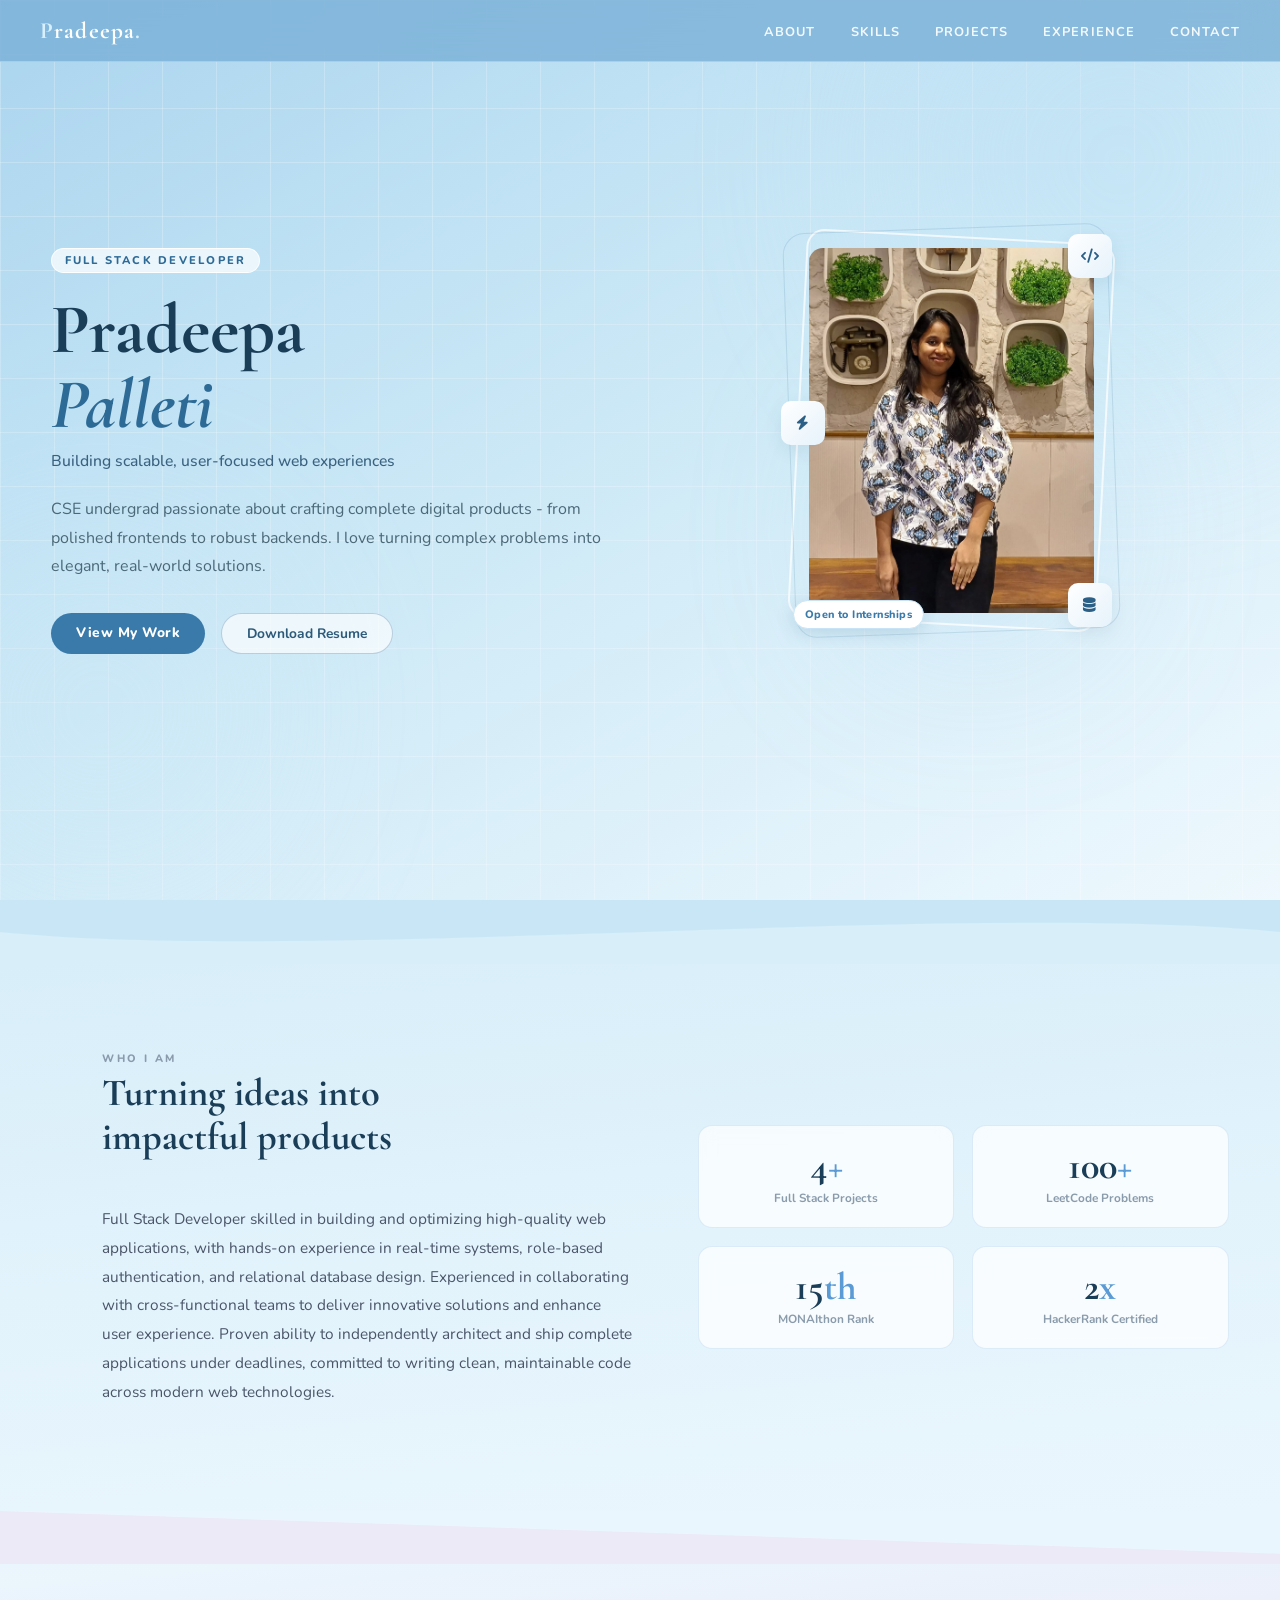
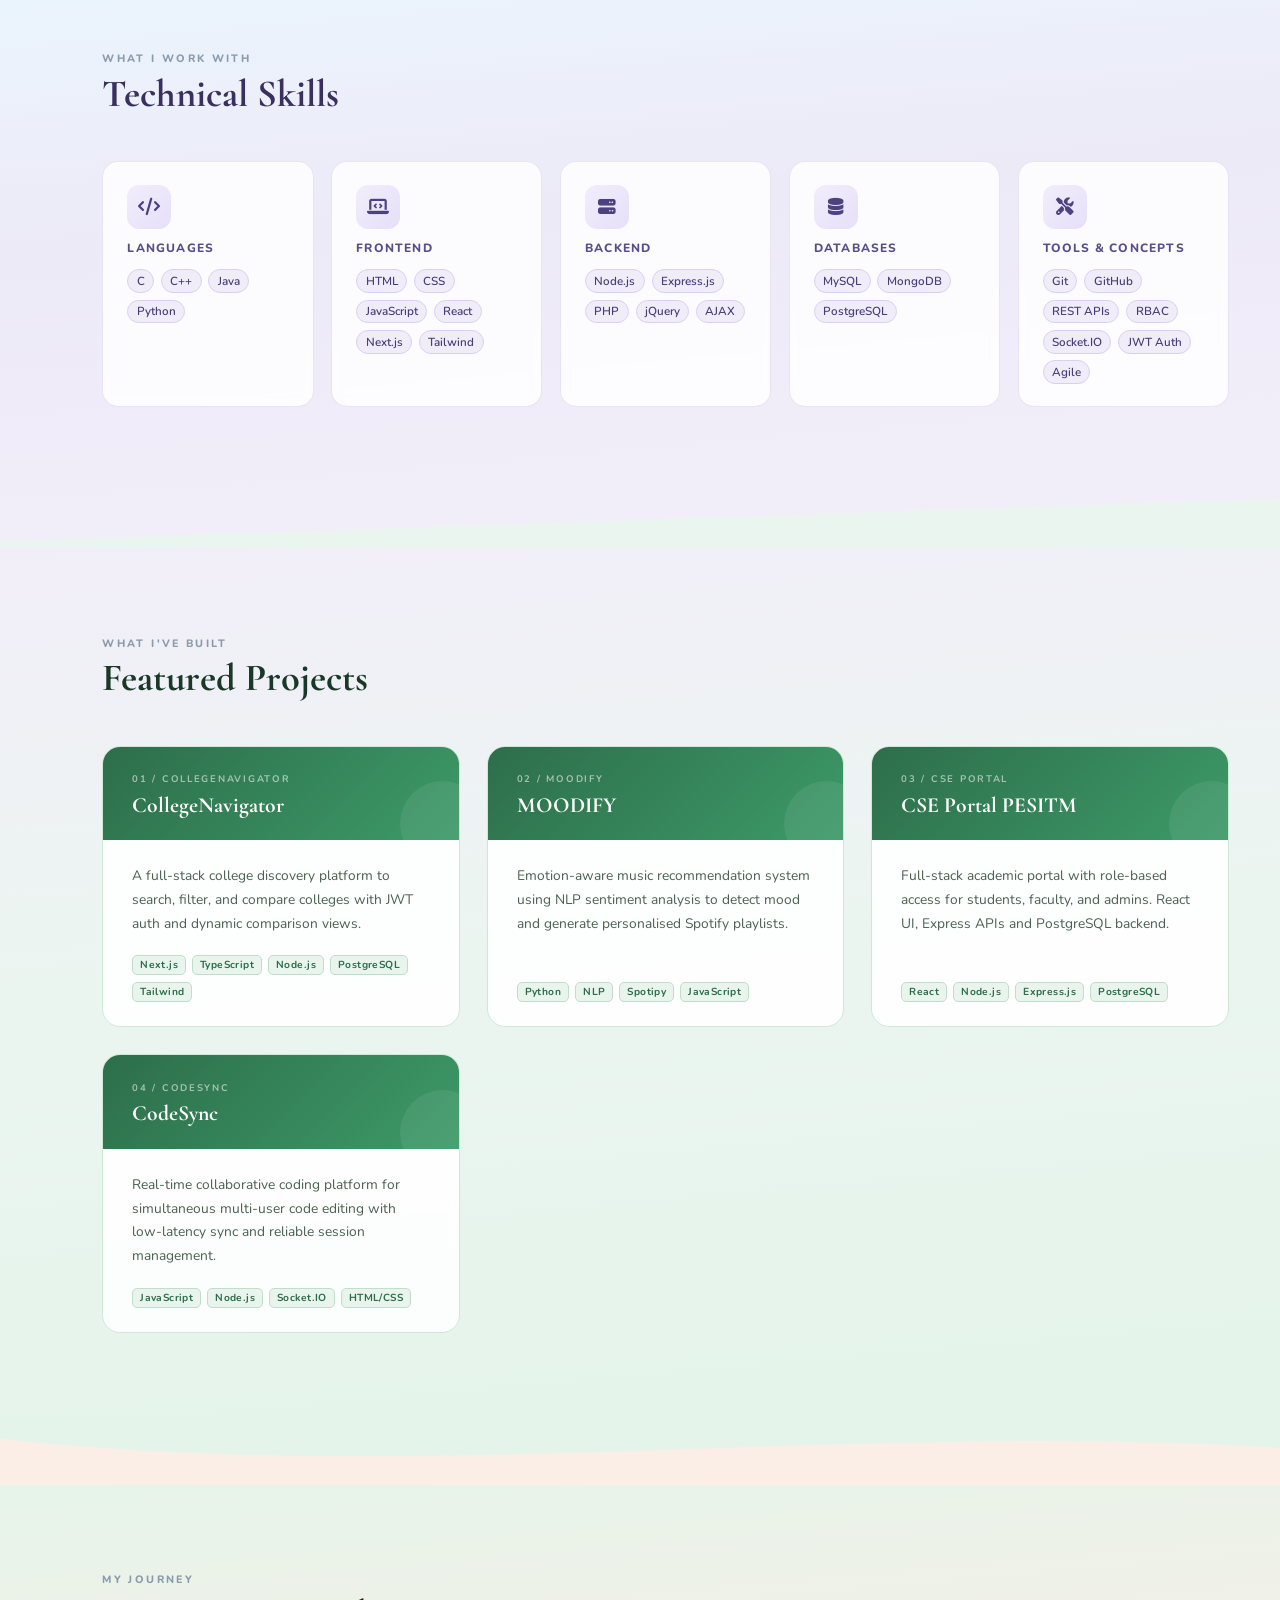
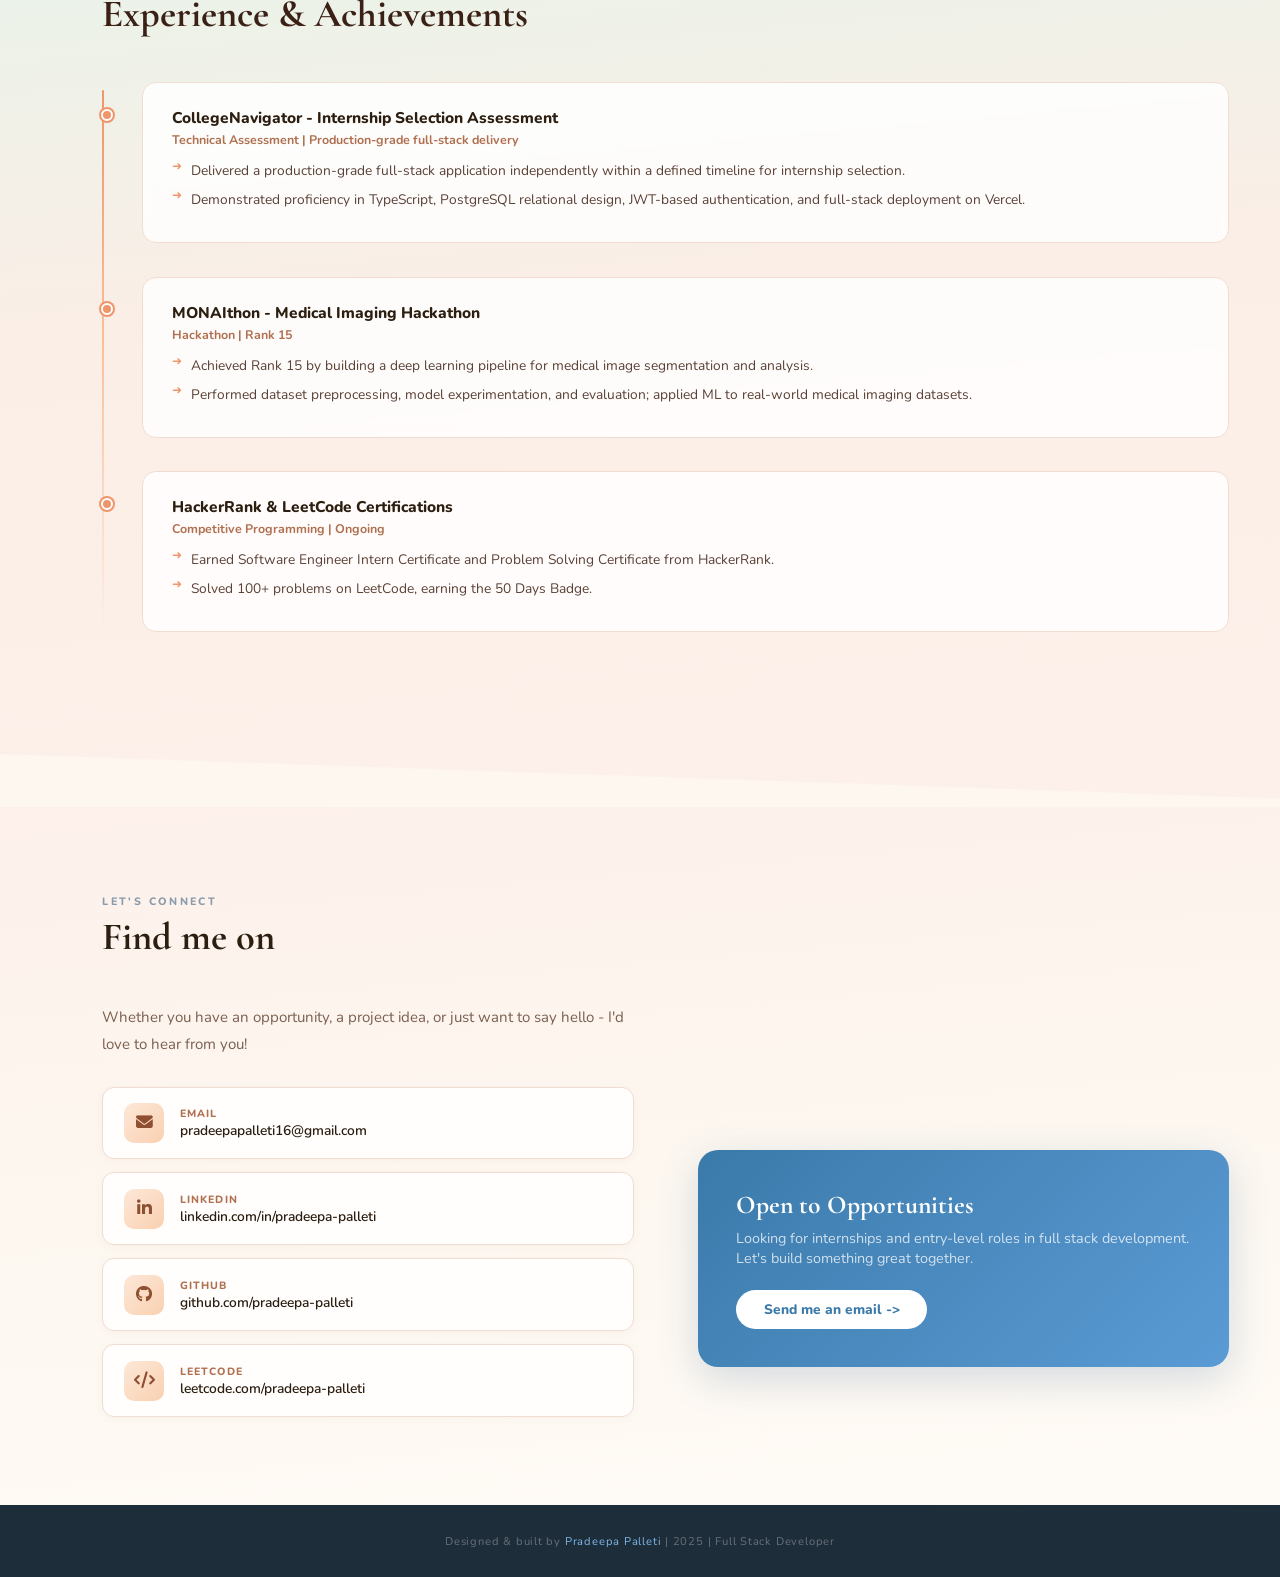
==== pradeepa-portfolio (1).html @ a6880706 "portfolio ui" ====
﻿<!DOCTYPE html>
<html lang="en">
<head>
<meta charset="UTF-8" />
<meta name="viewport" content="width=device-width, initial-scale=1.0"/>
<title>Pradeepa Palleti - Full Stack Developer</title>
<link href="https://fonts.googleapis.com/css2?family=Cormorant+Garamond:ital,wght@0,400;0,600;0,700;1,400;1,600&family=Nunito:wght@400;500;600;700;800&display=swap" rel="stylesheet"/>
<link rel="stylesheet" href="https://cdnjs.cloudflare.com/ajax/libs/font-awesome/6.5.2/css/all.min.css"/>
<link rel="stylesheet" href="style.css"/>
</head>
<body>

<!-- NAVBAR -->
<nav>
  <div class="nav-logo"><span>P</span>radeepa<span>.</span></div>
  <ul class="nav-links">
    <li><a href="#about">About</a></li>
    <li><a href="#skills">Skills</a></li>
    <li><a href="#projects">Projects</a></li>
    <li><a href="#experience">Experience</a></li>
    <li><a href="#contact">Contact</a></li>
  </ul>
</nav>

<!-- HERO -->
<section id="hero">
  <div class="hero-grid"></div>
  <div class="hero-blob blob1"></div>
  <div class="hero-blob blob2"></div>
  <div class="hero-blob blob3"></div>
  <div class="hero-content">
    <div class="hero-text">
      <div class="hero-tag">Full Stack Developer</div>
      <h1 class="hero-name">Pradeepa<br/><em>Palleti</em></h1>
      <p class="hero-role">Building scalable, user-focused web experiences</p>
      <p class="hero-desc">CSE undergrad passionate about crafting complete digital products - from polished frontends to robust backends. I love turning complex problems into elegant, real-world solutions.</p>
      <div class="hero-btns">
        <a href="#projects" class="btn-primary">View My Work</a>
        <a href="PALLETI PRADEEPA - CSE.pdf" class="btn-outline" id="download-resume" download="Pradeepa_Palleti_Resume.pdf">Download Resume</a>
      </div>
    </div>
    <div class="hero-photo-wrap">
      <div class="photo-frame">
        <img src="profile.jpeg" alt="Pradeepa Palleti profile photo"/>
        <!-- floating icons -->
        <span class="floating-icon icon-a"><i class="fa-solid fa-code"></i></span>
        <span class="floating-icon icon-b"><i class="fa-solid fa-database"></i></span>
        <span class="floating-icon icon-c"><i class="fa-solid fa-bolt"></i></span>
        <div class="photo-badge">Open to Internships</div>
      </div>
    </div>
  </div>
</section>

<!-- DIVIDER heroâ†’about: sky blue fades into powder blue -->
<div class="divider" style="background:#c8e6f6;">
  <svg viewBox="0 0 1440 72" preserveAspectRatio="none" xmlns="http://www.w3.org/2000/svg">
    <path d="M0,36 C360,72 1080,0 1440,36 L1440,72 L0,72 Z" fill="#d8eef9"/>
  </svg>
</div>

<!-- ABOUT -->
<section id="about">
  <div class="section-inner">
    <div class="about-grid reveal">
      <div class="about-text">
        <div class="section-label">Who I Am</div>
        <h2 class="section-title">Turning ideas into<br/>impactful products</h2>
        <p>Full Stack Developer skilled in building and optimizing high-quality web applications, with hands-on experience in real-time systems, role-based authentication, and relational database design. Experienced in collaborating with cross-functional teams to deliver innovative solutions and enhance user experience. Proven ability to independently architect and ship complete applications under deadlines, committed to writing clean, maintainable code across modern web technologies.</p>
      </div>
      <div class="about-stats">
        <div class="stat-card">
          <div class="stat-num">4<span>+</span></div>
          <div class="stat-label">Full Stack Projects</div>
        </div>
        <div class="stat-card">
          <div class="stat-num">100<span>+</span></div>
          <div class="stat-label">LeetCode Problems</div>
        </div>
        <div class="stat-card">
          <div class="stat-num">15<span>th</span></div>
          <div class="stat-label">MONAIthon Rank</div>
        </div>
        <div class="stat-card">
          <div class="stat-num">2<span>x</span></div>
          <div class="stat-label">HackerRank Certified</div>
        </div>
      </div>
    </div>
  </div>
</section>

<!-- DIVIDER aboutâ†’skills: powder blue fades into lavender -->
<div class="divider" style="background:#eaf6fd;">
  <svg viewBox="0 0 1440 60" preserveAspectRatio="none" xmlns="http://www.w3.org/2000/svg">
    <path d="M0,0 L1440,48 L1440,60 L0,60 Z" fill="#edeaf8"/>
  </svg>
</div>

<!-- SKILLS -->
<section id="skills">
  <div class="section-inner">
    <div class="section-label reveal">What I Work With</div>
    <h2 class="section-title reveal">Technical Skills</h2>
    <div class="skills-universe">
      <div class="skill-cluster reveal">
        <div class="cluster-icon"><i class="fa-solid fa-code"></i></div>
        <div class="cluster-title">Languages</div>
        <div class="skill-pills">
          <span class="pill">C</span><span class="pill">C++</span><span class="pill">Java</span><span class="pill">Python</span>
        </div>
      </div>
      <div class="skill-cluster reveal">
        <div class="cluster-icon"><i class="fa-solid fa-laptop-code"></i></div>
        <div class="cluster-title">Frontend</div>
        <div class="skill-pills">
          <span class="pill">HTML</span><span class="pill">CSS</span><span class="pill">JavaScript</span><span class="pill">React</span><span class="pill">Next.js</span><span class="pill">Tailwind</span>
        </div>
      </div>
      <div class="skill-cluster reveal">
        <div class="cluster-icon"><i class="fa-solid fa-server"></i></div>
        <div class="cluster-title">Backend</div>
        <div class="skill-pills">
          <span class="pill">Node.js</span><span class="pill">Express.js</span><span class="pill">PHP</span><span class="pill">jQuery</span><span class="pill">AJAX</span>
        </div>
      </div>
      <div class="skill-cluster reveal">
        <div class="cluster-icon"><i class="fa-solid fa-database"></i></div>
        <div class="cluster-title">Databases</div>
        <div class="skill-pills">
          <span class="pill">MySQL</span><span class="pill">MongoDB</span><span class="pill">PostgreSQL</span>
        </div>
      </div>
      <div class="skill-cluster reveal">
        <div class="cluster-icon"><i class="fa-solid fa-screwdriver-wrench"></i></div>
        <div class="cluster-title">Tools & Concepts</div>
        <div class="skill-pills">
          <span class="pill">Git</span><span class="pill">GitHub</span><span class="pill">REST APIs</span><span class="pill">RBAC</span><span class="pill">Socket.IO</span><span class="pill">JWT Auth</span><span class="pill">Agile</span>
        </div>
      </div>
    </div>
  </div>
</section>

<!-- DIVIDER skillsâ†’projects: lavender fades into mint green -->
<div class="divider" style="background:#f2eef9;">
  <svg viewBox="0 0 1440 60" preserveAspectRatio="none" xmlns="http://www.w3.org/2000/svg">
    <path d="M0,52 L1440,4 L1440,60 L0,60 Z" fill="#ebf5f0"/>
  </svg>
</div>

<!-- PROJECTS -->
<section id="projects">
  <div class="section-inner">
    <div class="section-label reveal">What I've Built</div>
    <h2 class="section-title reveal">Featured Projects</h2>
    <div class="projects-grid">

      <div class="project-card reveal">
        <div class="project-header">
          <div class="project-number">01 / CollegeNavigator</div>
          <div class="project-title">CollegeNavigator</div>
        </div>
        <div class="project-body">
          <p class="project-desc">A full-stack college discovery platform to search, filter, and compare colleges with JWT auth and dynamic comparison views.</p>
          <div class="project-tech">
            <span class="tech-tag">Next.js</span><span class="tech-tag">TypeScript</span><span class="tech-tag">Node.js</span><span class="tech-tag">PostgreSQL</span><span class="tech-tag">Tailwind</span>
          </div>
        </div>
      </div>

      <div class="project-card reveal">
        <div class="project-header">
          <div class="project-number">02 / MOODIFY</div>
          <div class="project-title">MOODIFY</div>
        </div>
        <div class="project-body">
          <p class="project-desc">Emotion-aware music recommendation system using NLP sentiment analysis to detect mood and generate personalised Spotify playlists.</p>
          <div class="project-tech">
            <span class="tech-tag">Python</span><span class="tech-tag">NLP</span><span class="tech-tag">Spotipy</span><span class="tech-tag">JavaScript</span>
          </div>
        </div>
      </div>

      <div class="project-card reveal">
        <div class="project-header">
          <div class="project-number">03 / CSE Portal</div>
          <div class="project-title">CSE Portal PESITM</div>
        </div>
        <div class="project-body">
          <p class="project-desc">Full-stack academic portal with role-based access for students, faculty, and admins. React UI, Express APIs and PostgreSQL backend.</p>
          <div class="project-tech">
            <span class="tech-tag">React</span><span class="tech-tag">Node.js</span><span class="tech-tag">Express.js</span><span class="tech-tag">PostgreSQL</span>
          </div>
        </div>
      </div>

      <div class="project-card reveal">
        <div class="project-header">
          <div class="project-number">04 / CodeSync</div>
          <div class="project-title">CodeSync</div>
        </div>
        <div class="project-body">
          <p class="project-desc">Real-time collaborative coding platform for simultaneous multi-user code editing with low-latency sync and reliable session management.</p>
          <div class="project-tech">
            <span class="tech-tag">JavaScript</span><span class="tech-tag">Node.js</span><span class="tech-tag">Socket.IO</span><span class="tech-tag">HTML/CSS</span>
          </div>
        </div>
      </div>

    </div>
  </div>
</section>

<!-- DIVIDER projectsâ†’experience: mint fades into warm peach -->
<div class="divider" style="background:#e4f4ea;">
  <svg viewBox="0 0 1440 72" preserveAspectRatio="none" xmlns="http://www.w3.org/2000/svg">
    <path d="M0,20 C480,72 960,0 1440,30 L1440,72 L0,72 Z" fill="#faeee6"/>
  </svg>
</div>

<!-- EXPERIENCE -->
<section id="experience">
  <div class="section-inner">
    <div class="section-label reveal">My Journey</div>
    <h2 class="section-title reveal">Experience & Achievements</h2>
    <div class="exp-timeline">
      <div class="exp-item reveal">
        <div class="exp-title">CollegeNavigator - Internship Selection Assessment</div>
        <div class="exp-sub">Technical Assessment | Production-grade full-stack delivery</div>
        <ul class="exp-points">
          <li>Delivered a production-grade full-stack application independently within a defined timeline for internship selection.</li>
          <li>Demonstrated proficiency in TypeScript, PostgreSQL relational design, JWT-based authentication, and full-stack deployment on Vercel.</li>
        </ul>
      </div>
      <div class="exp-item reveal">
        <div class="exp-title">MONAIthon - Medical Imaging Hackathon</div>
        <div class="exp-sub">Hackathon | Rank 15</div>
        <ul class="exp-points">
          <li>Achieved Rank 15 by building a deep learning pipeline for medical image segmentation and analysis.</li>
          <li>Performed dataset preprocessing, model experimentation, and evaluation; applied ML to real-world medical imaging datasets.</li>
        </ul>
      </div>
      <div class="exp-item reveal">
        <div class="exp-title">HackerRank & LeetCode Certifications</div>
        <div class="exp-sub">Competitive Programming | Ongoing</div>
        <ul class="exp-points">
          <li>Earned Software Engineer Intern Certificate and Problem Solving Certificate from HackerRank.</li>
          <li>Solved 100+ problems on LeetCode, earning the 50 Days Badge.</li>
        </ul>
      </div>
    </div>
  </div>
</section>

<!-- DIVIDER experienceâ†’contact: peach fades into cream -->
<div class="divider" style="background:#fdf0ea;">
  <svg viewBox="0 0 1440 60" preserveAspectRatio="none" xmlns="http://www.w3.org/2000/svg">
    <path d="M0,0 L1440,50 L1440,60 L0,60 Z" fill="#fdf7f0"/>
  </svg>
</div>

<!-- CONTACT -->
<section id="contact">
  <div class="section-inner">
    <div class="contact-wrap">
      <div class="contact-left reveal">
        <div class="section-label">Let's Connect</div>
        <h2 class="section-title">Find me on</h2>
        <p>Whether you have an opportunity, a project idea, or just want to say hello - I'd love to hear from you!</p>
        <div class="contact-links">
          <a href="mailto:pradeepapalleti16@gmail.com" class="contact-link">
            <div class="link-icon"><i class="fa-solid fa-envelope"></i></div>
            <div class="link-info">
              <div class="link-label">Email</div>
              <div class="link-value">pradeepapalleti16@gmail.com</div>
            </div>
          </a>
          <a href="https://linkedin.com/in/pradeepa-palleti" target="_blank" class="contact-link">
            <div class="link-icon"><i class="fa-brands fa-linkedin-in"></i></div>
            <div class="link-info">
              <div class="link-label">LinkedIn</div>
              <div class="link-value">linkedin.com/in/pradeepa-palleti</div>
            </div>
          </a>
          <a href="https://github.com/pradeepa-palleti" target="_blank" class="contact-link">
            <div class="link-icon"><i class="fa-brands fa-github"></i></div>
            <div class="link-info">
              <div class="link-label">GitHub</div>
              <div class="link-value">github.com/pradeepa-palleti</div>
            </div>
          </a>
          <a href="https://leetcode.com/pradeepa-palleti" target="_blank" class="contact-link">
            <div class="link-icon"><i class="fa-solid fa-code"></i></div>
            <div class="link-info">
              <div class="link-label">LeetCode</div>
              <div class="link-value">leetcode.com/pradeepa-palleti</div>
            </div>
          </a>
          <!-- phone removed per request -->
        </div>
      </div>
      <div class="contact-right reveal">
        <h3>Open to Opportunities</h3>
        <p>Looking for internships and entry-level roles in full stack development. Let's build something great together.</p>
        <a href="mailto:pradeepapalleti16@gmail.com">Send me an email -></a>
      </div>
    </div>
  </div>
</section>

<footer>
  <p>Designed & built by <span>Pradeepa Palleti</span> | 2025 | Full Stack Developer</p>
</footer>

<script src="script.js"></script>
</body>
</html>
---- style.css ----
﻿:root {
    --accent: #5b9bd5;
    --text-dark: #2c3a4a;
    --text-mid: #4a5568;
    --text-light: #8a9bac;
  }

  *, *::before, *::after { box-sizing: border-box; margin: 0; padding: 0; }
  html { scroll-behavior: smooth; }

  body {
    font-family: 'Nunito', sans-serif;
    color: var(--text-dark);
    overflow-x: hidden;
    font-size: 16px;
    -webkit-font-smoothing: antialiased;
    -moz-osx-font-smoothing: grayscale;
  }

  /* â”€â”€ NAVBAR â”€â”€ */
  nav {
    position: fixed;
    top: 0; left: 0; right: 0;
    z-index: 100;
    background: rgba(120,175,215,0.78);
    backdrop-filter: blur(16px);
    -webkit-backdrop-filter: blur(16px);
    border-bottom: 1px solid rgba(255,255,255,0.3);
    padding: 0 2.5rem;
    height: 62px;
    display: flex;
    align-items: center;
    justify-content: space-between;
  }
  .nav-logo {
    font-family: 'Cormorant Garamond', serif;
    font-size: 1.45rem;
    font-weight: 700;
    color: #fff;
    letter-spacing: 0.05em;
  }
  .nav-logo span { color: #d8f0ff; }
  .nav-links { display: flex; gap: 2.2rem; list-style: none; }
  .nav-links a {
    color: rgba(255,255,255,0.9);
    text-decoration: none;
    font-size: 0.8rem;
    font-weight: 700;
    letter-spacing: 0.08em;
    text-transform: uppercase;
    transition: color 0.2s;
    position: relative;
  }
  .nav-links a::after {
    content: '';
    position: absolute;
    bottom: -4px; left: 0;
    width: 0; height: 1.5px;
    background: #fff;
    transition: width 0.3s;
  }
  .nav-links a:hover { color: #fff; }
  .nav-links a:hover::after { width: 100%; }

  /* â”€â”€ HERO â€” light airy sky blue â”€â”€ */
  #hero {
    min-height: 100vh;
    background: linear-gradient(150deg, #aad4ee 0%, #c0e2f4 30%, #d5edf8 60%, #e5f4fc 85%, #eef8fd 100%);
    display: flex;
    align-items: center;
    justify-content: center;
    position: relative;
    overflow: hidden;
    padding: 62px 0 60px;
  }
  .hero-blob {
    position: absolute;
    border-radius: 50%;
    filter: blur(100px);
    opacity: 0.38;
    animation: float 9s ease-in-out infinite;
  }
  .blob1 { width: 460px; height: 460px; background: #b8dff5; top: -70px; right: -70px; animation-delay: 0s; }
  .blob2 { width: 300px; height: 300px; background: #cde9f8; bottom: 40px; left: -50px; animation-delay: 3.5s; }
  .blob3 { width: 200px; height: 200px; background: #9ecde8; top: 48%; right: 16%; animation-delay: 6s; }
  @keyframes float {
    0%,100% { transform: translateY(0) scale(1); }
    50% { transform: translateY(-26px) scale(1.04); }
  }
  .hero-grid {
    position: absolute; inset: 0;
    background-image:
      linear-gradient(rgba(255,255,255,0.22) 1px, transparent 1px),
      linear-gradient(90deg, rgba(255,255,255,0.22) 1px, transparent 1px);
    background-size: 54px 54px;
  }
  .hero-content {
    position: relative; z-index: 2;
    display: grid;
    grid-template-columns: 1fr 420px;
    gap: 3rem;
    align-items: start;
    justify-items: start;
    max-width: 1400px;
    width: 100%;
    padding: 2rem clamp(1.2rem, 4vw, 4rem);
  }
  .hero-text { text-align: left; }
  .hero-tag {
    display: inline-block;
    font-size: 0.7rem;
    color: #2d6a96;
    letter-spacing: 0.2em;
    text-transform: uppercase;
    background: rgba(255,255,255,0.7);
    border: 1px solid rgba(255,255,255,0.9);
    padding: 0.32em 1.1em;
    border-radius: 30px;
    margin-bottom: 1.2rem;
    font-weight: 800;
    animation: fadeUp 0.8s ease both;
    backdrop-filter: blur(6px);
  }
  .hero-name {
    font-family: 'Cormorant Garamond', serif;
    font-size: clamp(2.9rem, 5.5vw, 4.4rem);
    font-weight: 700;
    color: #1a3d58;
    line-height: 1.07;
    margin-bottom: 0.5rem;
    animation: fadeUp 0.8s 0.15s ease both;
  }
  .hero-name em { font-style: italic; color: #2d6a96; }
  .hero-role {
    font-size: 0.98rem;
    color: #3a6280;
    margin-bottom: 1.4rem;
    font-weight: 500;
    animation: fadeUp 0.8s 0.3s ease both;
  }
  .hero-desc {
    font-size: 1rem;
    color: #4a6878;
    line-height: 1.8;
    max-width: 560px;
    margin-bottom: 2rem;
    animation: fadeUp 0.8s 0.45s ease both;
  }
  .hero-btns {
    display: flex; gap: 1rem; flex-wrap: wrap;
    animation: fadeUp 0.8s 0.6s ease both;
  }
  .btn-primary {
    background: #3a7aaa;
    color: #fff;
    padding: 0.72em 1.8em;
    border-radius: 30px;
    text-decoration: none;
    font-weight: 800;
    font-size: 0.86rem;
    letter-spacing: 0.04em;
    transition: all 0.25s;
  }
  .btn-primary:hover { background: #2d6290; transform: translateY(-2px); box-shadow: 0 8px 22px rgba(45,98,144,0.28); }
  .btn-outline {
    background: rgba(255,255,255,0.65);
    color: #2d5a7a;
    padding: 0.72em 1.8em;
    border-radius: 30px;
    text-decoration: none;
    font-weight: 700;
    font-size: 0.86rem;
    border: 1.5px solid rgba(45,98,144,0.28);
    transition: all 0.25s;
    backdrop-filter: blur(4px);
  }
  .btn-outline:hover { background: rgba(255,255,255,0.92); }

  .hero-photo-wrap {
    display: flex; justify-content: center; align-items: center;
    animation: fadeUp 0.8s 0.2s ease both;
  }
  .photo-frame { position: relative; width: 285px; height: 365px; }
  .photo-frame::before {
    content: '';
    position: absolute; inset: -12px;
    border: 2px solid rgba(255,255,255,0.72);
    border-radius: 18px;
    transform: rotate(3deg);
  }
  .photo-frame::after {
    content: '';
    position: absolute; inset: -20px;
    border: 1px solid rgba(45,106,150,0.15);
    border-radius: 22px;
    transform: rotate(-2deg);
  }
  .photo-frame img {
    width: 100%; height: 100%;
    object-fit: cover; object-position: center top;
    border-radius: 14px; display: block;
    position: relative; z-index: 1;
  }
  .floating-icon {
    position: absolute;
    width: 44px; height: 44px; border-radius: 10px;
    display: flex; align-items: center; justify-content: center;
    background: linear-gradient(135deg, #ffffff, #e6f2fb);
    color: #2b5f86; z-index: 4; box-shadow: 0 6px 18px rgba(20,60,90,0.08);
    transition: transform 0.18s ease;
  }
  .floating-icon i { font-size: 0.9rem; }
  .icon-a { top: -14px; right: -18px; animation: floatA 6s ease-in-out infinite; }
  .icon-b { bottom: -14px; right: -18px; animation: floatB 5.5s ease-in-out infinite; }
  .icon-c { top: 42%; left: -28px; animation: floatC 7s ease-in-out infinite; }
  @keyframes floatA { 0%{ transform: translateY(0);} 50%{ transform: translateY(-12px);} 100%{ transform: translateY(0);} }
  @keyframes floatB { 0%{ transform: translateY(0) rotate(0);} 50%{ transform: translateY(-10px) rotate(8deg);} 100%{ transform: translateY(0) rotate(0);} }
  @keyframes floatC { 0%{ transform: translateY(0) scale(1);} 50%{ transform: translateY(-14px) scale(1.05);} 100%{ transform: translateY(0) scale(1);} }
  .photo-frame:hover .floating-icon { transform: translateY(-6px) scale(1.03); }
  .photo-badge {
    position: absolute; bottom: -16px; left: -16px; z-index: 6;
    background: #fff;
    color: #3a7aaa;
    font-size: 0.68rem; font-weight: 800;
    padding: 0.55em 1em;
    border-radius: 30px;
    letter-spacing: 0.04em;
    box-shadow: 0 4px 18px rgba(45,98,144,0.18);
    border: 1.5px solid #c8e3f5;
  }
  @keyframes fadeUp {
    from { opacity: 0; transform: translateY(24px); }
    to { opacity: 1; transform: translateY(0); }
  }

  /* â”€â”€ DIVIDERS â”€â”€ */
  .divider { display: block; line-height: 0; overflow: hidden; margin-bottom: -1px; }
  .divider svg { display: block; width: 100%; }

  /* â”€â”€ SECTION BASE â”€â”€ */
  section { padding: 88px clamp(1.2rem, 4vw, 4rem); }
    .section-inner { width: 100%; max-width: 1400px; margin: 0; padding-left: clamp(1.2rem, 4vw, 4rem); }
  .section-label {
    font-size: 0.67rem; letter-spacing: 0.22em;
    text-transform: uppercase; color: var(--text-light);
    margin-bottom: 0.4rem; font-weight: 800;
  }
  .section-title {
    font-family: 'Cormorant Garamond', serif;
    font-size: clamp(1.95rem, 3vw, 2.7rem);
    font-weight: 700; line-height: 1.14;
    margin-bottom: 2.8rem;
  }

  /* â”€â”€ ABOUT â€” soft powder blue #ddf0fb â”€â”€ */
  #about { background: linear-gradient(175deg, #d8eef9 0%, #e2f3fc 50%, #eaf6fd 100%); }
  #about .section-title { color: #1a3d58; }
  .about-grid {
    display: grid; grid-template-columns: 1fr 1fr;
    gap: 4rem; align-items: center;
  }
  .about-text p { font-size: 0.96rem; line-height: 1.88; color: var(--text-mid); margin-bottom: 1rem; }
  .about-stats { display: grid; grid-template-columns: 1fr 1fr; gap: 1.1rem; }
  .stat-card {
    background: rgba(255,255,255,0.72);
    border: 1px solid rgba(91,155,213,0.18);
    border-radius: 14px; padding: 1.3rem;
    text-align: center; backdrop-filter: blur(8px);
    transition: transform 0.25s, box-shadow 0.25s;
  }
  .stat-card:hover { transform: translateY(-4px); box-shadow: 0 8px 28px rgba(45,98,144,0.1); }
  .stat-num {
    font-family: 'Cormorant Garamond', serif;
    font-size: 2.4rem; font-weight: 700; color: #1a3d58; line-height: 1;
  }
  .stat-num span { color: #5b9bd5; }
  .stat-label { font-size: 0.74rem; color: var(--text-light); margin-top: 0.3rem; font-weight: 700; }

  /* â”€â”€ SKILLS â€” soft lavender #f0edf8 â”€â”€ */
  #skills { background: linear-gradient(175deg, #eaf6fd 0%, #edeaf8 45%, #f2eef9 100%); }
  #skills .section-title { color: #3a3060; }
  .skills-universe { display: grid; grid-template-columns: repeat(auto-fit, minmax(205px, 1fr)); gap: 1.1rem; }
  .skill-cluster {
    background: rgba(255,255,255,0.82);
    border: 1px solid rgba(170,155,220,0.25);
    border-radius: 16px; padding: 1.4rem 1.5rem;
    position: relative; overflow: hidden;
    transition: transform 0.25s, box-shadow 0.25s, border-color 0.25s;
    backdrop-filter: blur(5px);
  }
  .skill-cluster::before {
    content: ''; position: absolute;
    top: 0; left: 0; right: 0; height: 3px;
    background: linear-gradient(90deg, #9b8fdc, #c4b8f0);
    opacity: 0; transition: opacity 0.25s;
  }
  .skill-cluster:hover { transform: translateY(-5px); box-shadow: 0 12px 38px rgba(100,80,180,0.1); border-color: #c4b8e8; }
  .skill-cluster:hover::before { opacity: 1; }
  .cluster-icon {
    width: 44px;
    height: 44px;
    border-radius: 12px;
    display: inline-flex;
    align-items: center;
    justify-content: center;
    font-size: 1.1rem;
    margin-bottom: 0.7rem;
    background: linear-gradient(135deg, #f1eefb, #e6dff9);
    color: #4d4181;
  }
  .cluster-title { font-weight: 800; font-size: 0.75rem; letter-spacing: 0.1em; text-transform: uppercase; color: #5a4e8a; margin-bottom: 0.85rem; }
  .skill-pills { display: flex; flex-wrap: wrap; gap: 0.42rem; }
  .pill {
    background: #f0edf8; color: #4a3d7a;
    font-size: 0.73rem; padding: 0.24em 0.72em;
    border-radius: 20px; font-weight: 600;
    border: 1px solid #d8d0f0; transition: background 0.2s;
  }
  .skill-cluster:hover .pill { background: #e4ddf5; }

  /* â”€â”€ PROJECTS â€” soft mint green #ecf7f0 â”€â”€ */
  #projects { background: linear-gradient(175deg, #f2eef9 0%, #ebf5f0 45%, #e4f4ea 100%); }
  #projects .section-title { color: #1a3828; }
  .projects-grid { display: grid; grid-template-columns: repeat(auto-fit, minmax(295px, 1fr)); gap: 1.7rem; }
  .project-card {
    background: rgba(255,255,255,0.88);
    border-radius: 18px; border: 1px solid #cde8d5;
    overflow: hidden; transition: transform 0.3s, box-shadow 0.3s;
    display: flex; flex-direction: column;
    backdrop-filter: blur(4px);
  }
  .project-card:hover { transform: translateY(-7px); box-shadow: 0 18px 55px rgba(28,90,55,0.11); }
  .project-header {
    background: linear-gradient(135deg, #2d6e4a, #3d9a68);
    padding: 1.6rem 1.8rem 1.4rem;
    position: relative; overflow: hidden;
  }
  .project-header::after {
    content: ''; position: absolute;
    bottom: -26px; right: -26px;
    width: 85px; height: 85px;
    border-radius: 50%; background: rgba(255,255,255,0.07);
  }
  .project-number {
    font-size: 0.6rem; color: rgba(255,255,255,0.55);
    letter-spacing: 0.18em; text-transform: uppercase;
    margin-bottom: 0.4rem; font-weight: 700;
  }
  .project-title {
    font-family: 'Cormorant Garamond', serif;
    font-size: 1.35rem; font-weight: 700; color: #fff;
  }
  .project-body { padding: 1.5rem 1.8rem; flex: 1; display: flex; flex-direction: column; }
  .project-desc { font-size: 0.86rem; color: #4a6050; line-height: 1.74; margin-bottom: 1.2rem; flex: 1; }
  .project-tech { display: flex; flex-wrap: wrap; gap: 0.38rem; }
  .tech-tag {
    font-size: 0.64rem; background: #e8f4ec;
    color: #2d6e4a; padding: 0.22em 0.68em;
    border-radius: 5px; border: 1px solid #bfdfca;
    letter-spacing: 0.04em; font-weight: 700;
  }

  /* â”€â”€ EXPERIENCE â€” warm peach #fdf0ea â”€â”€ */
  #experience { background: linear-gradient(175deg, #e6f4ea 0%, #faeee6 45%, #fdf0ea 100%); }
  #experience .section-title { color: #3a2015; }
  .exp-timeline { position: relative; padding-left: 2.5rem; }
  .exp-timeline::before {
    content: ''; position: absolute;
    left: 0; top: 8px; bottom: 0; width: 2px;
    background: linear-gradient(180deg, #f0956a, #f8c4a0, transparent);
    border-radius: 2px;
  }
  .exp-item {
    position: relative; margin-bottom: 2.1rem;
    padding: 1.5rem 1.8rem;
    background: rgba(255,255,255,0.82);
    border-radius: 14px; border: 1px solid #f0ddd0;
    transition: box-shadow 0.25s; backdrop-filter: blur(4px);
  }
  .exp-item:hover { box-shadow: 0 8px 30px rgba(180,70,20,0.08); }
  .exp-item::before {
    content: ''; position: absolute;
    left: -2.65rem; top: 1.6rem;
    width: 12px; height: 12px;
    background: #f0956a; border-radius: 50%;
    border: 2.5px solid #fff; box-shadow: 0 0 0 2px #f0956a;
  }
  .exp-title { font-weight: 800; font-size: 0.97rem; color: #2c1e10; margin-bottom: 0.2rem; }
  .exp-sub { font-size: 0.78rem; color: #b07050; margin-bottom: 0.75rem; font-weight: 700; }
  .exp-points { list-style: none; }
  .exp-points li {
    font-size: 0.86rem; color: #5a4035;
    line-height: 1.66; margin-bottom: 0.38rem;
    padding-left: 1.2rem; position: relative;
  }
  .exp-points li::before { content: 'â†’'; position: absolute; left: 0; color: #f0956a; font-size: 0.74rem; }
  .exp-points li::before { content: '➜'; position: absolute; left: 0; color: #f0956a; font-size: 0.78rem; line-height: 1; }

  /* â”€â”€ CONTACT â€” warm cream #fdf7f0 â”€â”€ */
  #contact { background: linear-gradient(175deg, #fdf0ea 0%, #fdf7f0 50%, #fefaf5 100%); }
  #contact .section-title { color: #2c1e10; }
  .contact-wrap { display: grid; grid-template-columns: 1fr 1fr; gap: 4rem; align-items: start; }
  .contact-left p { color: #7a6050; line-height: 1.78; margin-bottom: 1.8rem; font-size: 0.94rem; }
  .contact-links { display: flex; flex-direction: column; gap: 0.85rem; }
  .contact-link {
    display: flex; align-items: center; gap: 1rem;
    background: rgba(255,255,255,0.88);
    border: 1px solid #eeddd0; border-radius: 12px;
    padding: 0.95rem 1.3rem;
    text-decoration: none; color: var(--text-dark);
    transition: all 0.25s;
    box-shadow: 0 2px 10px rgba(160,70,20,0.04);
  }
  .contact-link:hover { transform: translateX(6px); border-color: #f0956a; box-shadow: 0 4px 18px rgba(160,70,20,0.1); }
  .link-icon {
    width: 40px; height: 40px;
    background: linear-gradient(135deg, #fde8d8, #f9d0b0);
    border-radius: 10px;
    display: flex; align-items: center; justify-content: center;
    font-size: 1.05rem; flex-shrink: 0;
  }
  .link-icon i { color: #8f4f31; }
  .link-label { font-size: 0.66rem; font-weight: 800; color: #b07050; letter-spacing: 0.1em; text-transform: uppercase; }
  .link-value { font-size: 0.86rem; font-weight: 600; color: #2c1e10; }

  .contact-right {
    background: linear-gradient(135deg, #3a7aaa, #5b9bd5);
    border-radius: 20px; padding: 2.4rem;
    margin-top: 16rem;
    box-shadow: 0 12px 40px rgba(45,98,144,0.2);
  }
  .contact-right h3 {
    font-family: 'Cormorant Garamond', serif;
    font-size: 1.6rem; font-weight: 700; color: #fff; margin-bottom: 0.5rem;
  }
  .contact-right p { color: rgba(255,255,255,0.75); font-size: 0.9rem; margin-bottom: 1.4rem; }
  .contact-right a {
    display: inline-block; background: #fff; color: #3a7aaa;
    text-decoration: none; font-weight: 800;
    padding: 0.72em 2em; border-radius: 30px;
    font-size: 0.86rem; transition: all 0.25s;
  }
  .contact-right a:hover { background: #e8f4ff; transform: translateY(-2px); box-shadow: 0 6px 18px rgba(0,0,0,0.14); }

  /* â”€â”€ FOOTER â”€â”€ */
  footer { background: #1e2d3a; padding: 1.8rem; text-align: center; }
  footer p { font-size: 0.7rem; color: rgba(255,255,255,0.32); letter-spacing: 0.07em; }
  footer span { color: #7eb8e8; }

  /* â”€â”€ REVEAL â”€â”€ */
  .reveal { opacity: 0; transform: translateY(26px); transition: opacity 0.7s ease, transform 0.7s ease; }
  .reveal.visible { opacity: 1; transform: translateY(0); }

  /* â”€â”€ RESPONSIVE â”€â”€ */
  @media (max-width: 768px) {
    .hero-content { grid-template-columns: 1fr; text-align: center; gap: 2.5rem; }
    .hero-text { order: 2; }
    .hero-photo-wrap { order: 1; }
    .photo-frame { width: 200px; height: 250px; }
    .hero-desc { margin: 0 auto 2rem; }
    .hero-btns { justify-content: center; }
    .about-grid, .contact-wrap { grid-template-columns: 1fr; }
    .nav-links { gap: 1rem; }
    .contact-right { margin-top: 0; }
  }
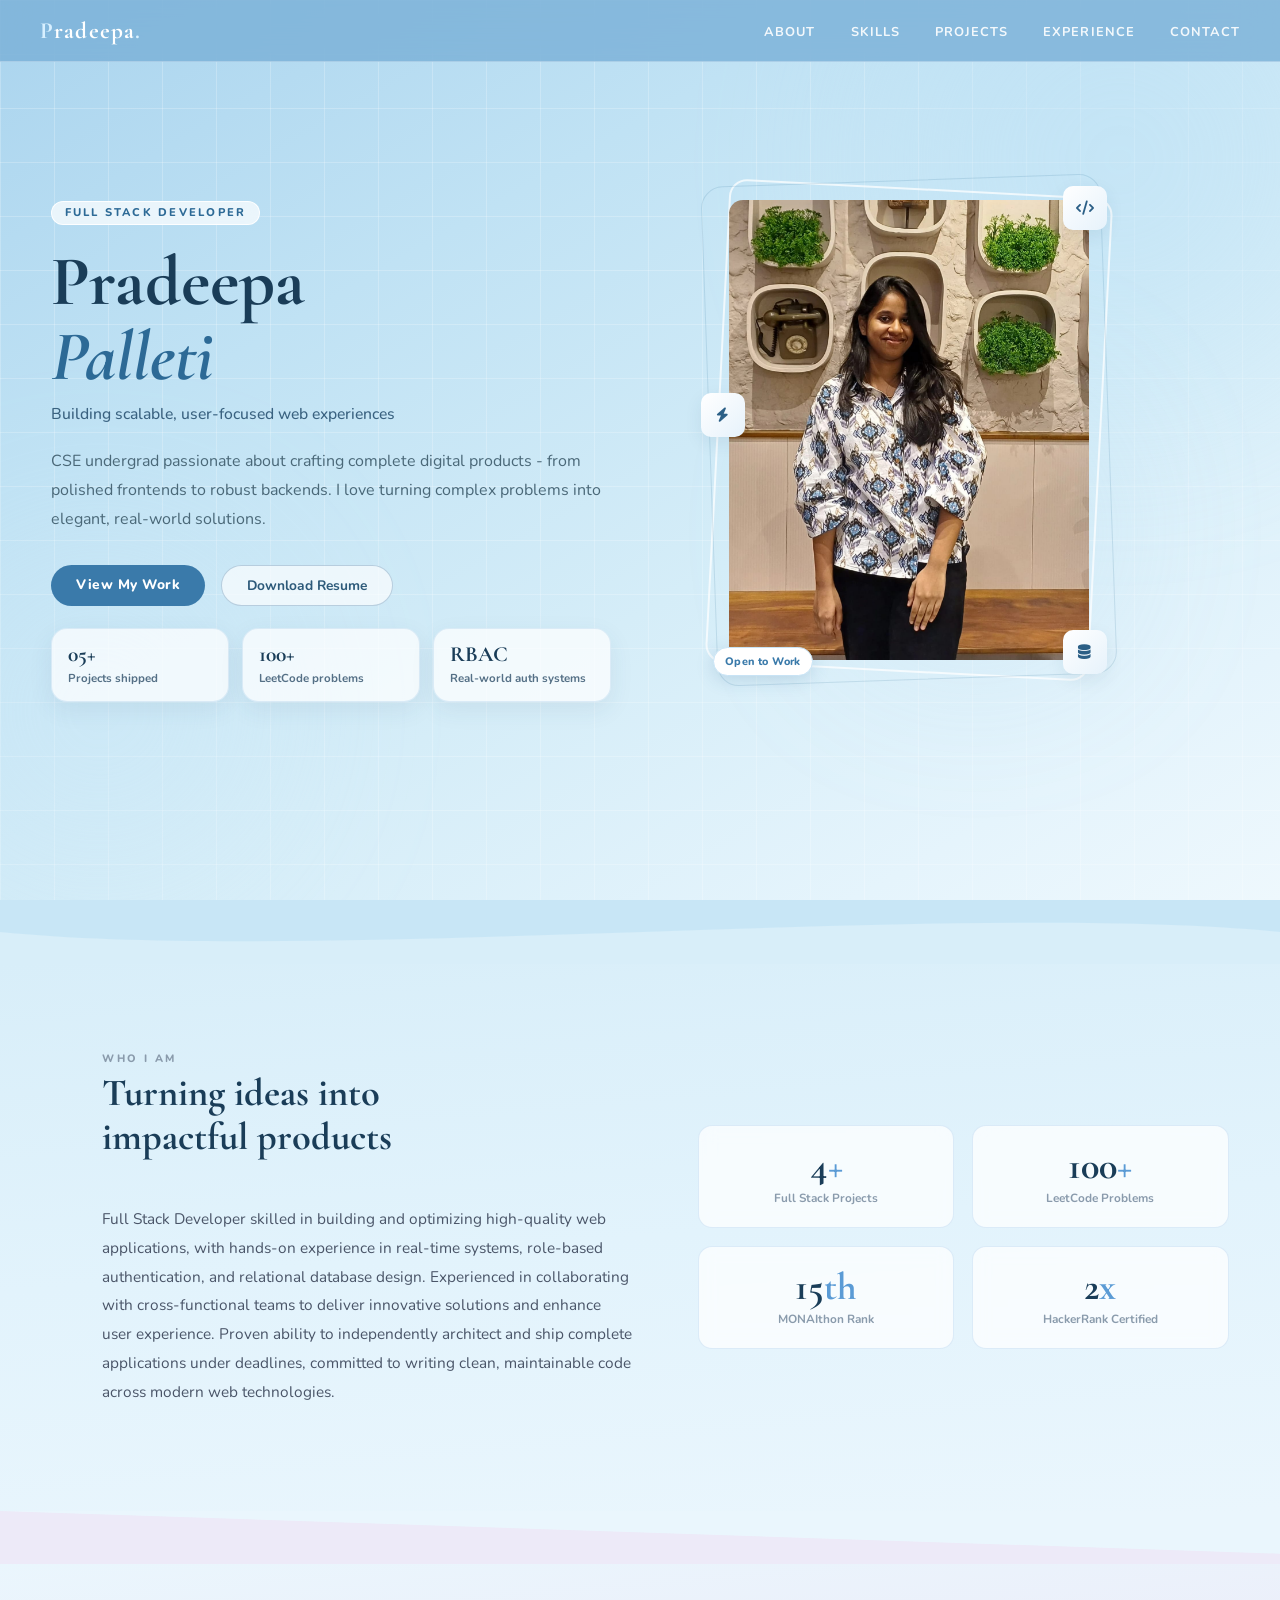
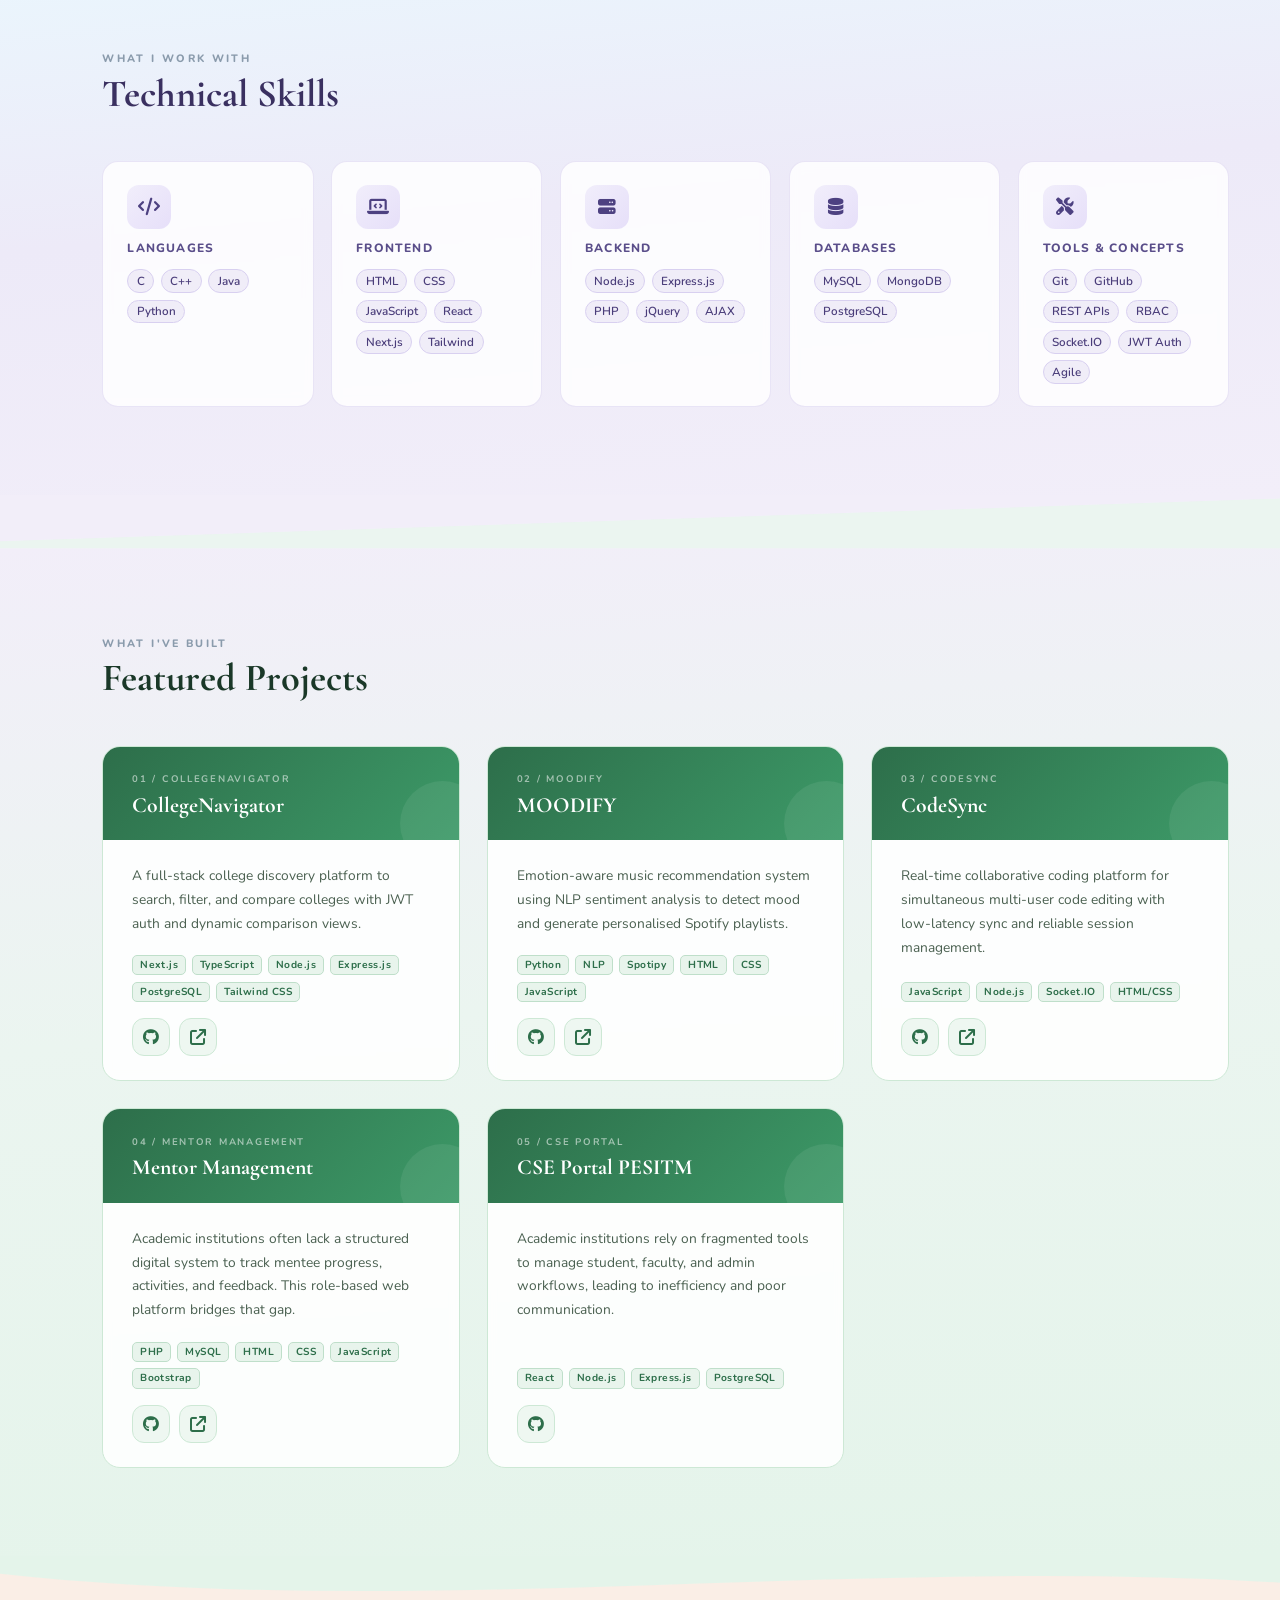
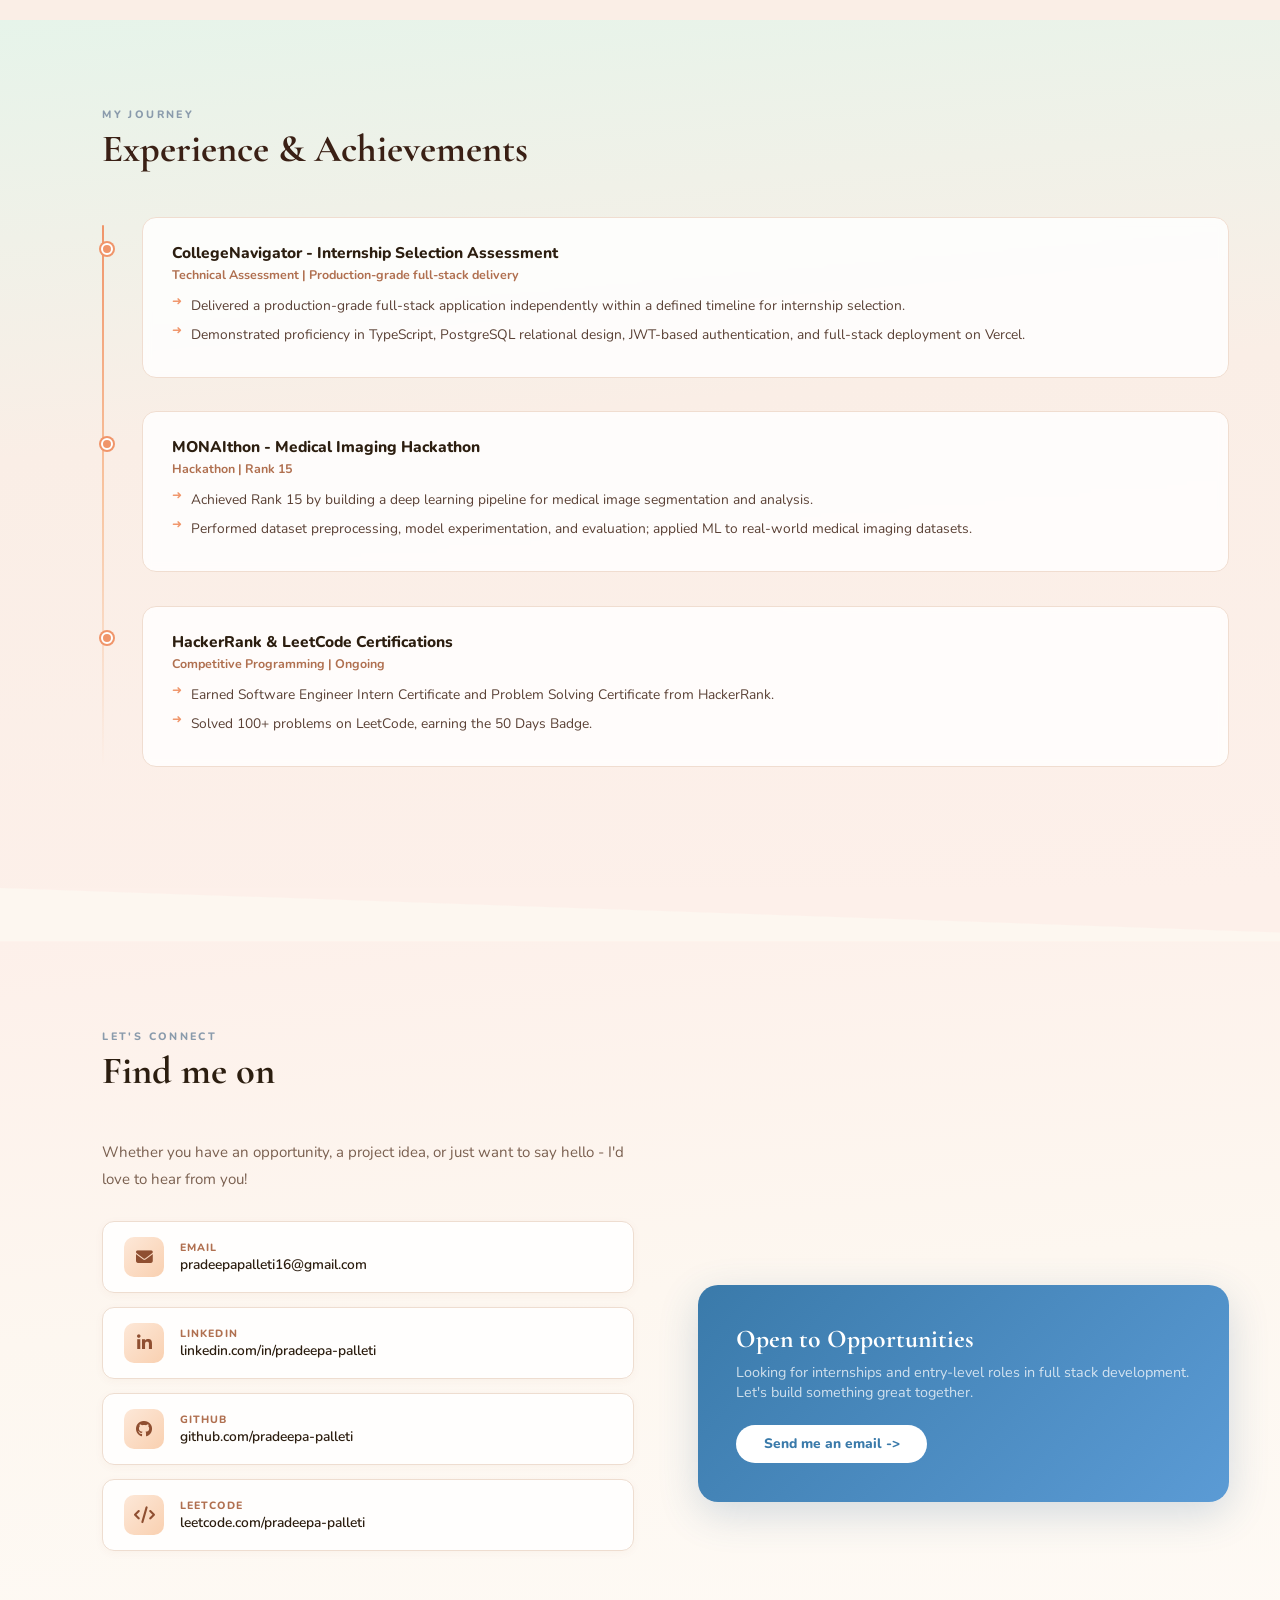
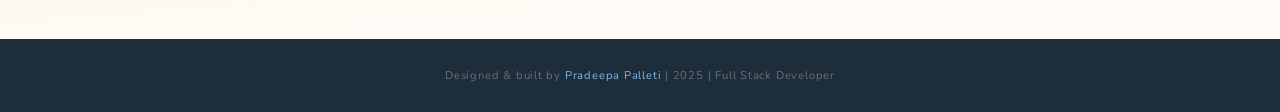
==== commit 17df8593: "added new feature" ====
--- a/pradeepa-portfolio (1).html
+++ b/pradeepa-portfolio (1).html
@@ -38,6 +38,20 @@
         <a href="#projects" class="btn-primary">View My Work</a>
         <a href="PALLETI PRADEEPA - CSE.pdf" class="btn-outline" id="download-resume" download="Pradeepa_Palleti_Resume.pdf">Download Resume</a>
       </div>
+      <div class="hero-highlights">
+        <div class="hero-highlight">
+          <div class="hero-highlight-num">05+</div>
+          <div class="hero-highlight-label">Projects shipped</div>
+        </div>
+        <div class="hero-highlight">
+          <div class="hero-highlight-num">100+</div>
+          <div class="hero-highlight-label">LeetCode problems</div>
+        </div>
+        <div class="hero-highlight">
+          <div class="hero-highlight-num">RBAC</div>
+          <div class="hero-highlight-label">Real-world auth systems</div>
+        </div>
+      </div>
     </div>
     <div class="hero-photo-wrap">
       <div class="photo-frame">
@@ -46,7 +60,7 @@
         <span class="floating-icon icon-a"><i class="fa-solid fa-code"></i></span>
         <span class="floating-icon icon-b"><i class="fa-solid fa-database"></i></span>
         <span class="floating-icon icon-c"><i class="fa-solid fa-bolt"></i></span>
-        <div class="photo-badge">Open to Internships</div>
+        <div class="photo-badge">Open to Work</div>
       </div>
     </div>
   </div>
@@ -156,7 +170,7 @@
     <h2 class="section-title reveal">Featured Projects</h2>
     <div class="projects-grid">
 
-      <div class="project-card reveal">
+      <div class="project-card reveal" data-project="collegenavigator" role="button" tabindex="0" aria-label="Open CollegeNavigator project details">
         <div class="project-header">
           <div class="project-number">01 / CollegeNavigator</div>
           <div class="project-title">CollegeNavigator</div>
@@ -164,12 +178,16 @@
         <div class="project-body">
           <p class="project-desc">A full-stack college discovery platform to search, filter, and compare colleges with JWT auth and dynamic comparison views.</p>
           <div class="project-tech">
-            <span class="tech-tag">Next.js</span><span class="tech-tag">TypeScript</span><span class="tech-tag">Node.js</span><span class="tech-tag">PostgreSQL</span><span class="tech-tag">Tailwind</span>
-          </div>
-        </div>
-      </div>
-
-      <div class="project-card reveal">
+            <span class="tech-tag">Next.js</span><span class="tech-tag">TypeScript</span><span class="tech-tag">Node.js</span><span class="tech-tag">Express.js</span><span class="tech-tag">PostgreSQL</span><span class="tech-tag">Tailwind CSS</span>
+          </div>
+          <div class="project-links">
+            <a class="project-link-btn" href="https://github.com/pradeepapalleti/CollegeNavigator" target="_blank" rel="noreferrer" aria-label="CollegeNavigator GitHub"><i class="fa-brands fa-github"></i></a>
+            <a class="project-link-btn" href="https://college-navigator-psi.vercel.app/" target="_blank" rel="noreferrer" aria-label="CollegeNavigator Live"><i class="fa-solid fa-arrow-up-right-from-square"></i></a>
+          </div>
+        </div>
+      </div>
+
+      <div class="project-card reveal" data-project="moodify" role="button" tabindex="0" aria-label="Open Moodify project details">
         <div class="project-header">
           <div class="project-number">02 / MOODIFY</div>
           <div class="project-title">MOODIFY</div>
@@ -177,40 +195,83 @@
         <div class="project-body">
           <p class="project-desc">Emotion-aware music recommendation system using NLP sentiment analysis to detect mood and generate personalised Spotify playlists.</p>
           <div class="project-tech">
-            <span class="tech-tag">Python</span><span class="tech-tag">NLP</span><span class="tech-tag">Spotipy</span><span class="tech-tag">JavaScript</span>
-          </div>
-        </div>
-      </div>
-
-      <div class="project-card reveal">
-        <div class="project-header">
-          <div class="project-number">03 / CSE Portal</div>
+            <span class="tech-tag">Python</span><span class="tech-tag">NLP</span><span class="tech-tag">Spotipy</span><span class="tech-tag">HTML</span><span class="tech-tag">CSS</span><span class="tech-tag">JavaScript</span>
+          </div>
+          <div class="project-links">
+            <a class="project-link-btn" href="https://github.com/pradeepapalleti/Moodify" target="_blank" rel="noreferrer" aria-label="Moodify GitHub"><i class="fa-brands fa-github"></i></a>
+            <a class="project-link-btn" href="https://moodify-gso9.onrender.com/" target="_blank" rel="noreferrer" aria-label="Moodify Live"><i class="fa-solid fa-arrow-up-right-from-square"></i></a>
+          </div>
+        </div>
+      </div>
+
+      <div class="project-card reveal" data-project="codesync" role="button" tabindex="0" aria-label="Open CodeSync project details">
+        <div class="project-header">
+          <div class="project-number">03 / CodeSync</div>
+          <div class="project-title">CodeSync</div>
+        </div>
+        <div class="project-body">
+          <p class="project-desc">Real-time collaborative coding platform for simultaneous multi-user code editing with low-latency sync and reliable session management.</p>
+          <div class="project-tech">
+            <span class="tech-tag">JavaScript</span><span class="tech-tag">Node.js</span><span class="tech-tag">Socket.IO</span><span class="tech-tag">HTML/CSS</span>
+          </div>
+          <div class="project-links">
+            <a class="project-link-btn" href="https://github.com/pradeepapalleti/Codesync" target="_blank" rel="noreferrer" aria-label="CodeSync GitHub"><i class="fa-brands fa-github"></i></a>
+            <a class="project-link-btn" href="https://codesync-virid-tau.vercel.app/" target="_blank" rel="noreferrer" aria-label="CodeSync Live"><i class="fa-solid fa-arrow-up-right-from-square"></i></a>
+          </div>
+        </div>
+      </div>
+
+      <div class="project-card reveal" data-project="mentor-management" role="button" tabindex="0" aria-label="Open Mentor Management project details">
+        <div class="project-header">
+          <div class="project-number">04 / Mentor Management</div>
+          <div class="project-title">Mentor Management</div>
+        </div>
+        <div class="project-body">
+          <p class="project-desc">Academic institutions often lack a structured digital system to track mentee progress, activities, and feedback. This role-based web platform bridges that gap.</p>
+          <div class="project-tech">
+            <span class="tech-tag">PHP</span><span class="tech-tag">MySQL</span><span class="tech-tag">HTML</span><span class="tech-tag">CSS</span><span class="tech-tag">JavaScript</span><span class="tech-tag">Bootstrap</span>
+          </div>
+          <div class="project-links">
+            <a class="project-link-btn" href="https://github.com/pradeepapalleti/Mentor-Management" target="_blank" rel="noreferrer" aria-label="Mentor Management GitHub"><i class="fa-brands fa-github"></i></a>
+            <a class="project-link-btn" href="https://mentorbridge.infinityfreeapp.com/" target="_blank" rel="noreferrer" aria-label="Mentor Management Live"><i class="fa-solid fa-arrow-up-right-from-square"></i></a>
+          </div>
+        </div>
+      </div>
+
+      <div class="project-card reveal" data-project="cse-portal" role="button" tabindex="0" aria-label="Open CSE Portal PESITM project details">
+        <div class="project-header">
+          <div class="project-number">05 / CSE Portal</div>
           <div class="project-title">CSE Portal PESITM</div>
         </div>
         <div class="project-body">
-          <p class="project-desc">Full-stack academic portal with role-based access for students, faculty, and admins. React UI, Express APIs and PostgreSQL backend.</p>
+          <p class="project-desc">Academic institutions rely on fragmented tools to manage student, faculty, and admin workflows, leading to inefficiency and poor communication.</p>
           <div class="project-tech">
             <span class="tech-tag">React</span><span class="tech-tag">Node.js</span><span class="tech-tag">Express.js</span><span class="tech-tag">PostgreSQL</span>
           </div>
-        </div>
-      </div>
-
-      <div class="project-card reveal">
-        <div class="project-header">
-          <div class="project-number">04 / CodeSync</div>
-          <div class="project-title">CodeSync</div>
-        </div>
-        <div class="project-body">
-          <p class="project-desc">Real-time collaborative coding platform for simultaneous multi-user code editing with low-latency sync and reliable session management.</p>
-          <div class="project-tech">
-            <span class="tech-tag">JavaScript</span><span class="tech-tag">Node.js</span><span class="tech-tag">Socket.IO</span><span class="tech-tag">HTML/CSS</span>
-          </div>
-        </div>
-      </div>
-
-    </div>
-  </div>
-</section>
+          <div class="project-links">
+            <a class="project-link-btn" href="https://github.com/shubhamrajput27/CSE-Portal-PESITM" target="_blank" rel="noreferrer" aria-label="CSE Portal GitHub"><i class="fa-brands fa-github"></i></a>
+          </div>
+        </div>
+      </div>
+
+    </div>
+  </div>
+</section>
+
+<div class="project-modal" id="project-modal" aria-hidden="true">
+  <div class="project-modal-backdrop" data-close-modal></div>
+  <div class="project-modal-panel" role="dialog" aria-modal="true" aria-labelledby="project-modal-title">
+    <button class="project-modal-close" type="button" aria-label="Close project details" data-close-modal>×</button>
+    <div class="project-modal-kicker">Featured Project</div>
+    <div class="project-modal-snapshot" id="project-modal-snapshot" hidden>
+      <img id="project-modal-snapshot-img" alt="Project snapshot preview" />
+    </div>
+    <h3 id="project-modal-title"></h3>
+    <p class="project-modal-problem" id="project-modal-problem"></p>
+    <div class="project-modal-tech" id="project-modal-tech"></div>
+    <div class="project-modal-links" id="project-modal-links"></div>
+  </div>
+</div>
 
 <!-- DIVIDER projectsâ†’experience: mint fades into warm peach -->
 <div class="divider" style="background:#e4f4ea;">
--- a/style.css
+++ b/style.css
@@ -97,7 +97,7 @@
   .hero-content {
     position: relative; z-index: 2;
     display: grid;
-    grid-template-columns: 1fr 420px;
+    grid-template-columns: 1fr 500px;
     gap: 3rem;
     align-items: start;
     justify-items: start;
@@ -150,6 +150,36 @@
     display: flex; gap: 1rem; flex-wrap: wrap;
     animation: fadeUp 0.8s 0.6s ease both;
   }
+  .hero-highlights {
+    display: grid;
+    grid-template-columns: repeat(3, minmax(0, 1fr));
+    gap: 0.8rem;
+    max-width: 560px;
+    margin-top: 1.35rem;
+    animation: fadeUp 0.8s 0.75s ease both;
+  }
+  .hero-highlight {
+    background: rgba(255,255,255,0.72);
+    border: 1px solid rgba(91,155,213,0.16);
+    border-radius: 16px;
+    padding: 0.95rem 1rem;
+    box-shadow: 0 8px 24px rgba(35, 74, 104, 0.08);
+    backdrop-filter: blur(6px);
+  }
+  .hero-highlight-num {
+    font-family: 'Cormorant Garamond', serif;
+    font-size: 1.35rem;
+    font-weight: 700;
+    color: #1a3d58;
+    line-height: 1;
+    margin-bottom: 0.25rem;
+  }
+  .hero-highlight-label {
+    font-size: 0.72rem;
+    color: #557086;
+    line-height: 1.4;
+    font-weight: 700;
+  }
   .btn-primary {
     background: #3a7aaa;
     color: #fff;
@@ -180,7 +210,7 @@
     display: flex; justify-content: center; align-items: center;
     animation: fadeUp 0.8s 0.2s ease both;
   }
-  .photo-frame { position: relative; width: 285px; height: 365px; }
+  .photo-frame { position: relative; width: 360px; height: 460px; }
   .photo-frame::before {
     content: '';
     position: absolute; inset: -12px;
@@ -321,13 +351,14 @@
   /* â”€â”€ PROJECTS â€” soft mint green #ecf7f0 â”€â”€ */
   #projects { background: linear-gradient(175deg, #f2eef9 0%, #ebf5f0 45%, #e4f4ea 100%); }
   #projects .section-title { color: #1a3828; }
-  .projects-grid { display: grid; grid-template-columns: repeat(auto-fit, minmax(295px, 1fr)); gap: 1.7rem; }
+  .projects-grid { display: grid; grid-template-columns: repeat(3, minmax(0, 1fr)); gap: 1.7rem; }
   .project-card {
     background: rgba(255,255,255,0.88);
     border-radius: 18px; border: 1px solid #cde8d5;
     overflow: hidden; transition: transform 0.3s, box-shadow 0.3s;
     display: flex; flex-direction: column;
     backdrop-filter: blur(4px);
+    cursor: pointer;
   }
   .project-card:hover { transform: translateY(-7px); box-shadow: 0 18px 55px rgba(28,90,55,0.11); }
   .project-header {
@@ -353,12 +384,137 @@
   .project-body { padding: 1.5rem 1.8rem; flex: 1; display: flex; flex-direction: column; }
   .project-desc { font-size: 0.86rem; color: #4a6050; line-height: 1.74; margin-bottom: 1.2rem; flex: 1; }
   .project-tech { display: flex; flex-wrap: wrap; gap: 0.38rem; }
+  .project-links {
+    display: flex;
+    gap: 0.55rem;
+    margin-top: 1rem;
+    align-items: center;
+  }
+  .project-link-btn {
+    width: 38px;
+    height: 38px;
+    display: inline-flex;
+    align-items: center;
+    justify-content: center;
+    border-radius: 12px;
+    background: #eef7f1;
+    color: #2d6e4a;
+    border: 1px solid #cde8d5;
+    text-decoration: none;
+    transition: transform 0.2s, background 0.2s, box-shadow 0.2s;
+  }
+  .project-link-btn:hover {
+    transform: translateY(-2px);
+    background: #e0f0e6;
+    box-shadow: 0 8px 18px rgba(28,90,55,0.12);
+  }
   .tech-tag {
     font-size: 0.64rem; background: #e8f4ec;
     color: #2d6e4a; padding: 0.22em 0.68em;
     border-radius: 5px; border: 1px solid #bfdfca;
     letter-spacing: 0.04em; font-weight: 700;
   }
+
+  .project-modal {
+    position: fixed;
+    inset: 0;
+    display: none;
+    align-items: center;
+    justify-content: center;
+    z-index: 2000;
+    padding: 1.25rem;
+  }
+  .project-modal.open { display: flex; }
+  .project-modal-backdrop {
+    position: absolute;
+    inset: 0;
+    background: rgba(13, 25, 35, 0.55);
+    backdrop-filter: blur(6px);
+  }
+  .project-modal-panel {
+    position: relative;
+    z-index: 1;
+    width: min(680px, 100%);
+    background: linear-gradient(180deg, #ffffff 0%, #f6fbf7 100%);
+    border: 1px solid #d7eadc;
+    border-radius: 24px;
+    padding: 1.6rem;
+    box-shadow: 0 24px 80px rgba(20, 50, 30, 0.28);
+  }
+  .project-modal-snapshot {
+    margin: 0.35rem 0 1rem;
+    border-radius: 18px;
+    overflow: hidden;
+    border: 1px solid #d7eadc;
+    background: #f3f8f5;
+  }
+  .project-modal-snapshot img {
+    display: block;
+    width: 100%;
+    max-height: 280px;
+    object-fit: cover;
+    object-position: top center;
+  }
+  .project-modal-kicker {
+    font-size: 0.65rem;
+    font-weight: 800;
+    letter-spacing: 0.2em;
+    text-transform: uppercase;
+    color: #6d8a73;
+    margin-bottom: 0.65rem;
+  }
+  .project-modal-panel h3 {
+    font-family: 'Cormorant Garamond', serif;
+    font-size: clamp(2rem, 4vw, 2.6rem);
+    color: #1d3927;
+    margin-bottom: 0.75rem;
+  }
+  .project-modal-problem {
+    color: #4c6152;
+    line-height: 1.78;
+    font-size: 0.95rem;
+    margin-bottom: 1.15rem;
+  }
+  .project-modal-tech {
+    display: flex;
+    flex-wrap: wrap;
+    gap: 0.4rem;
+    margin-bottom: 1.2rem;
+  }
+  .project-modal-links {
+    display: flex;
+    gap: 0.75rem;
+    flex-wrap: wrap;
+  }
+  .project-modal-link {
+    display: inline-flex;
+    align-items: center;
+    gap: 0.5rem;
+    padding: 0.8rem 1rem;
+    border-radius: 14px;
+    text-decoration: none;
+    font-weight: 800;
+    font-size: 0.88rem;
+    border: 1px solid #cfe3d4;
+    background: #ffffff;
+    color: #234b33;
+  }
+  .project-modal-link.github { background: #1f2d3a; color: #fff; border-color: #1f2d3a; }
+  .project-modal-link.live { background: #3a7aaa; color: #fff; border-color: #3a7aaa; }
+  .project-modal-close {
+    position: absolute;
+    top: 0.9rem;
+    right: 0.95rem;
+    width: 38px;
+    height: 38px;
+    border-radius: 50%;
+    border: none;
+    background: #eff6f2;
+    color: #234b33;
+    font-size: 1.35rem;
+    cursor: pointer;
+  }
+  .project-modal-close:hover { background: #ddece3; }
 
   /* â”€â”€ EXPERIENCE â€” warm peach #fdf0ea â”€â”€ */
   #experience { background: linear-gradient(175deg, #e6f4ea 0%, #faeee6 45%, #fdf0ea 100%); }
@@ -456,10 +612,16 @@
     .hero-content { grid-template-columns: 1fr; text-align: center; gap: 2.5rem; }
     .hero-text { order: 2; }
     .hero-photo-wrap { order: 1; }
-    .photo-frame { width: 200px; height: 250px; }
+    .photo-frame { width: 260px; height: 330px; }
     .hero-desc { margin: 0 auto 2rem; }
     .hero-btns { justify-content: center; }
+    .hero-highlights { grid-template-columns: 1fr; margin-left: auto; margin-right: auto; }
     .about-grid, .contact-wrap { grid-template-columns: 1fr; }
     .nav-links { gap: 1rem; }
     .contact-right { margin-top: 0; }
-  }
+    .projects-grid { grid-template-columns: 1fr; }
+  }
+
+  @media (min-width: 769px) and (max-width: 1150px) {
+    .projects-grid { grid-template-columns: repeat(2, minmax(0, 1fr)); }
+  }
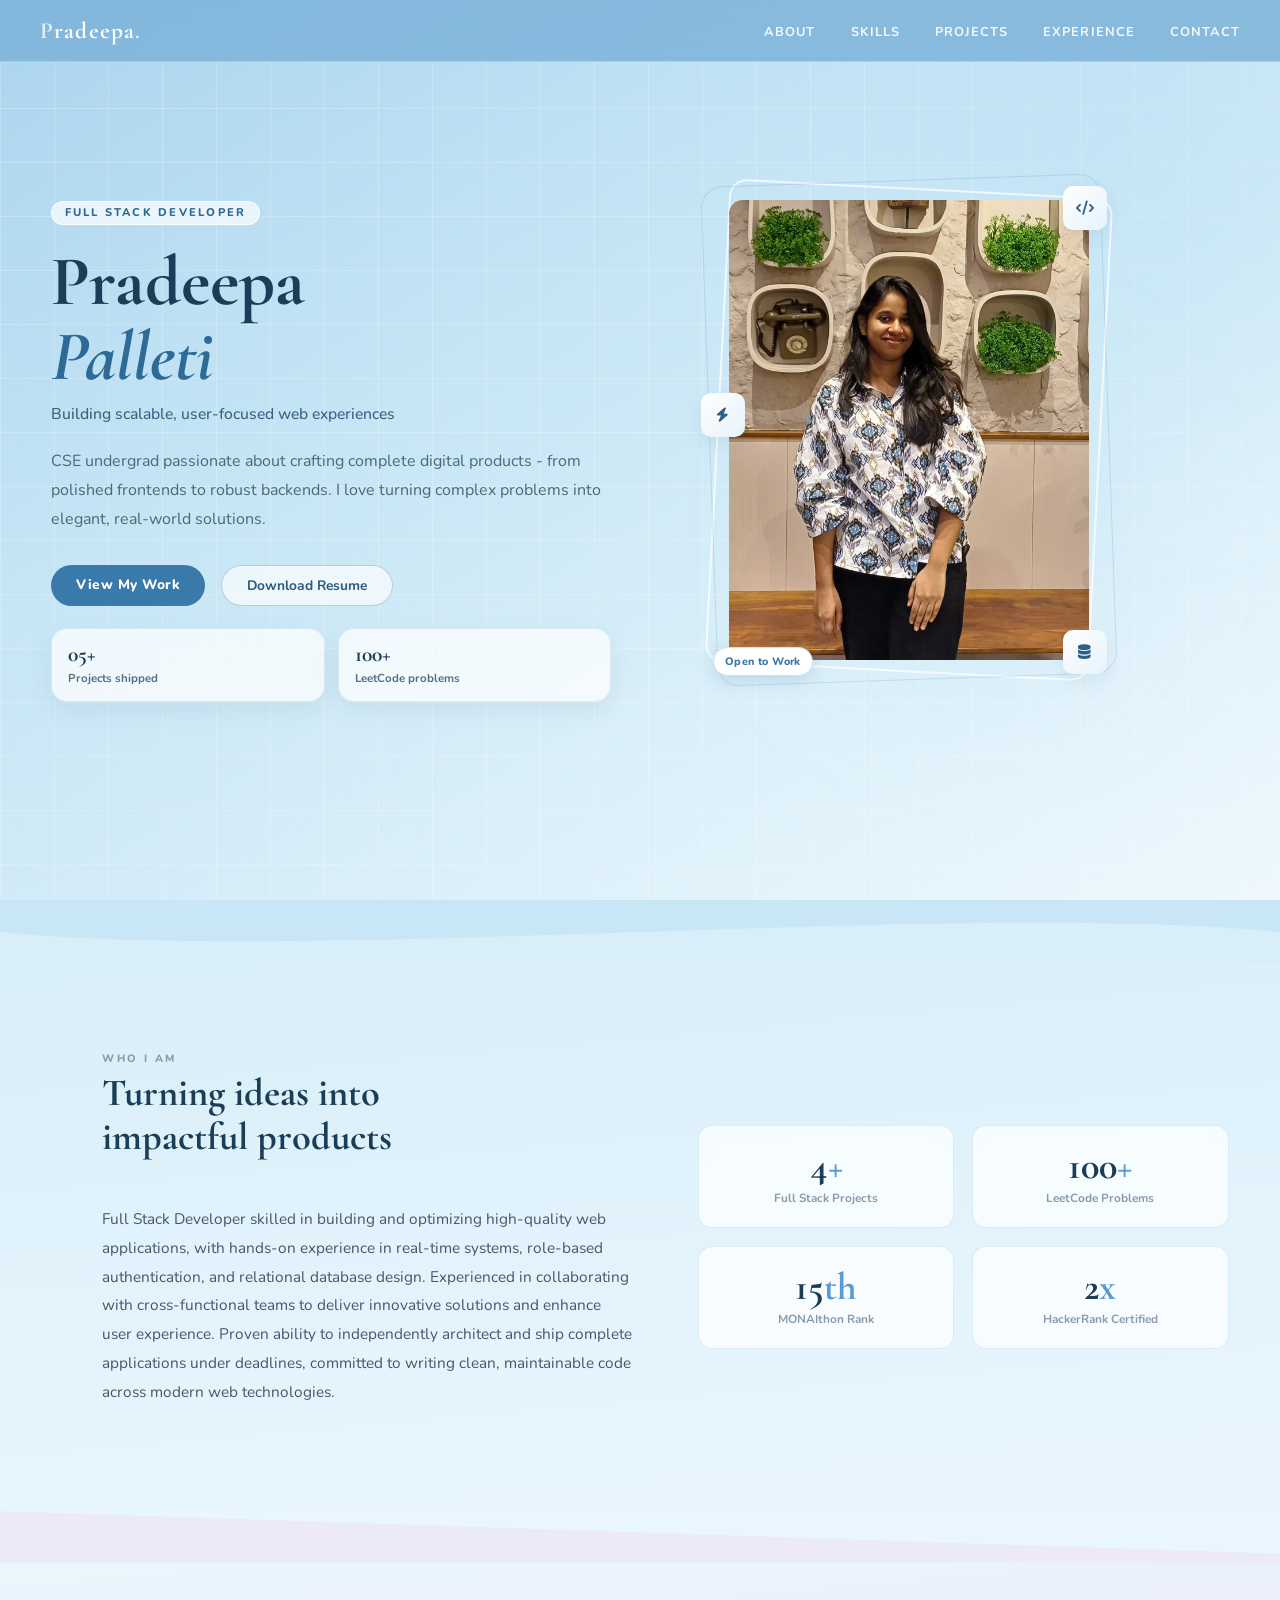
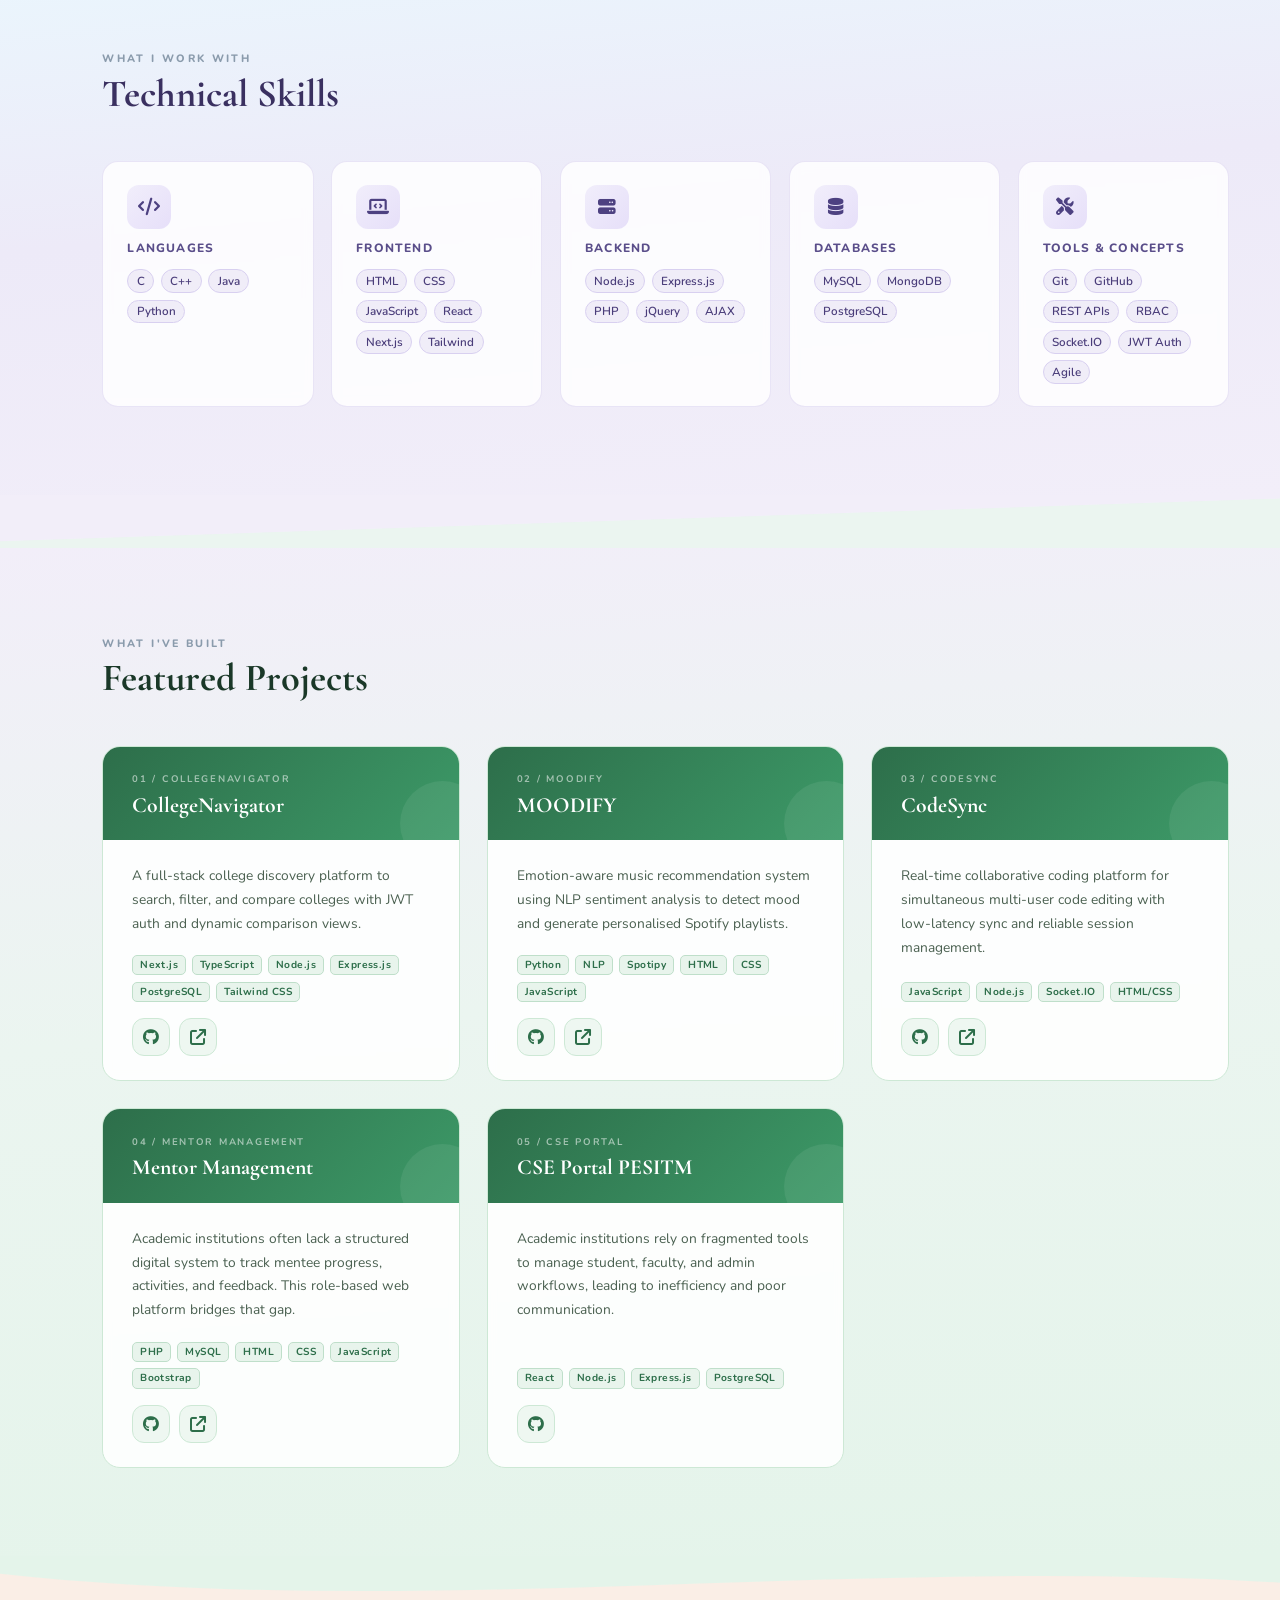
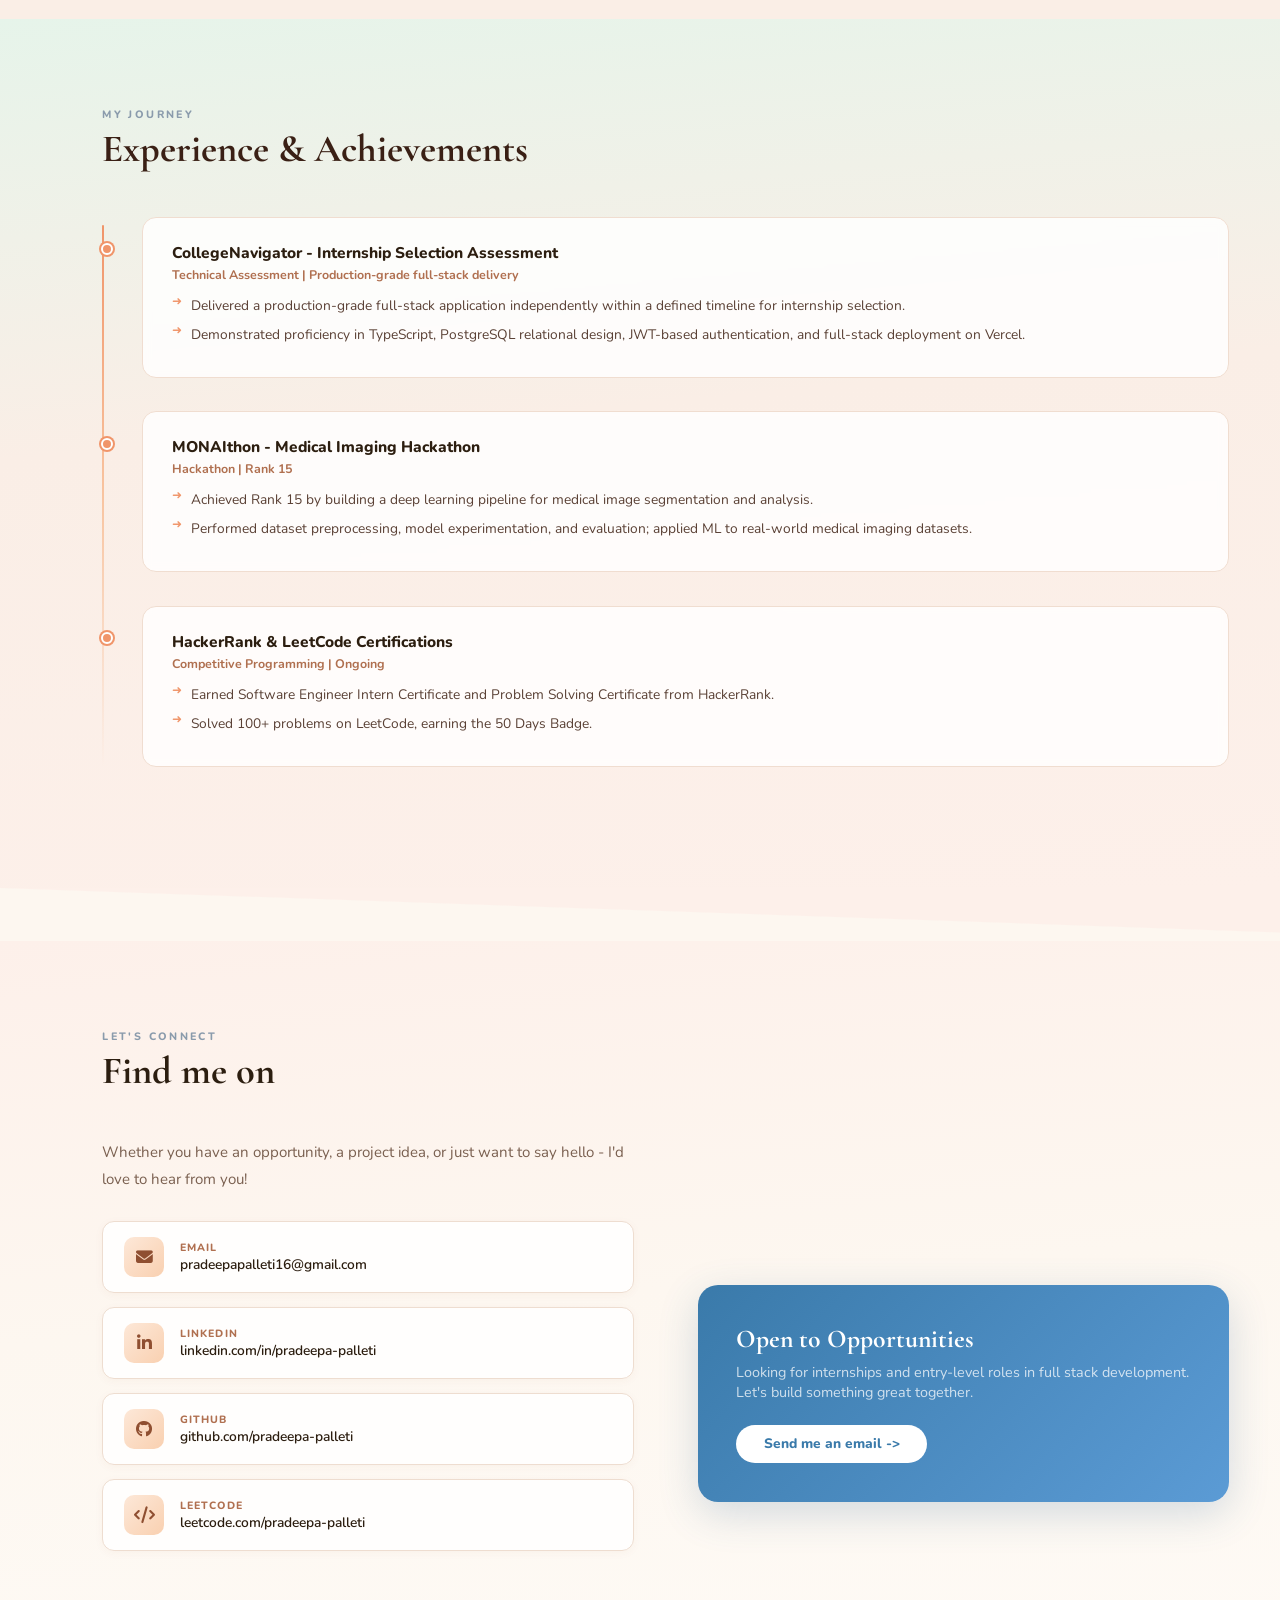
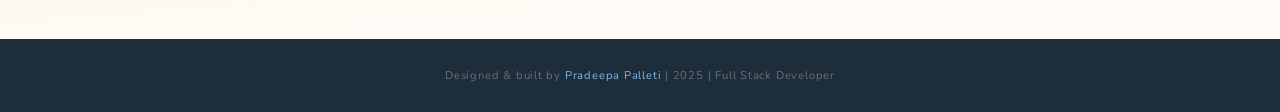
==== commit 86cdecb5: "removed a button" ====
--- a/pradeepa-portfolio (1).html
+++ b/pradeepa-portfolio (1).html
@@ -46,10 +46,6 @@
         <div class="hero-highlight">
           <div class="hero-highlight-num">100+</div>
           <div class="hero-highlight-label">LeetCode problems</div>
-        </div>
-        <div class="hero-highlight">
-          <div class="hero-highlight-num">RBAC</div>
-          <div class="hero-highlight-label">Real-world auth systems</div>
         </div>
       </div>
     </div>
--- a/style.css
+++ b/style.css
@@ -3,6 +3,9 @@
     --text-dark: #2c3a4a;
     --text-mid: #4a5568;
     --text-light: #8a9bac;
+    --cursor-x: 50vw;
+    --cursor-y: 20vh;
+    --cursor-active: 0;
   }
 
   *, *::before, *::after { box-sizing: border-box; margin: 0; padding: 0; }
@@ -13,8 +16,46 @@
     color: var(--text-dark);
     overflow-x: hidden;
     font-size: 16px;
+    position: relative;
     -webkit-font-smoothing: antialiased;
     -moz-osx-font-smoothing: grayscale;
+  }
+
+  body > * {
+    position: relative;
+    z-index: 1;
+  }
+
+  body::before,
+  body::after {
+    content: '';
+    position: fixed;
+    pointer-events: none;
+    z-index: 0;
+    opacity: 0;
+    transition: opacity 0.2s ease;
+  }
+
+  body::before {
+    inset: 0;
+    background: radial-gradient(circle at var(--cursor-x) var(--cursor-y), rgba(91, 155, 213, 0.24) 0, rgba(91, 155, 213, 0.12) 12%, rgba(91, 155, 213, 0.05) 24%, rgba(91, 155, 213, 0) 58%);
+    filter: blur(12px);
+    mix-blend-mode: screen;
+    opacity: var(--cursor-active);
+  }
+
+  body::after {
+    width: 18px;
+    height: 18px;
+    left: var(--cursor-x);
+    top: var(--cursor-y);
+    transform: translate(-50%, -50%);
+    border-radius: 50%;
+    border: 1px solid rgba(255, 255, 255, 0.95);
+    box-shadow: 0 0 24px rgba(91, 155, 213, 0.45), 0 0 0 10px rgba(91, 155, 213, 0.08);
+    background: rgba(255, 255, 255, 0.2);
+    mix-blend-mode: screen;
+    opacity: var(--cursor-active);
   }
 
   /* â”€â”€ NAVBAR â”€â”€ */
@@ -152,7 +193,7 @@
   }
   .hero-highlights {
     display: grid;
-    grid-template-columns: repeat(3, minmax(0, 1fr));
+    grid-template-columns: repeat(2, minmax(0, 1fr));
     gap: 0.8rem;
     max-width: 560px;
     margin-top: 1.35rem;
@@ -607,6 +648,13 @@
   .reveal { opacity: 0; transform: translateY(26px); transition: opacity 0.7s ease, transform 0.7s ease; }
   .reveal.visible { opacity: 1; transform: translateY(0); }
 
+  @media (pointer: coarse), (prefers-reduced-motion: reduce) {
+    body::before,
+    body::after {
+      display: none;
+    }
+  }
+
   /* â”€â”€ RESPONSIVE â”€â”€ */
   @media (max-width: 768px) {
     .hero-content { grid-template-columns: 1fr; text-align: center; gap: 2.5rem; }
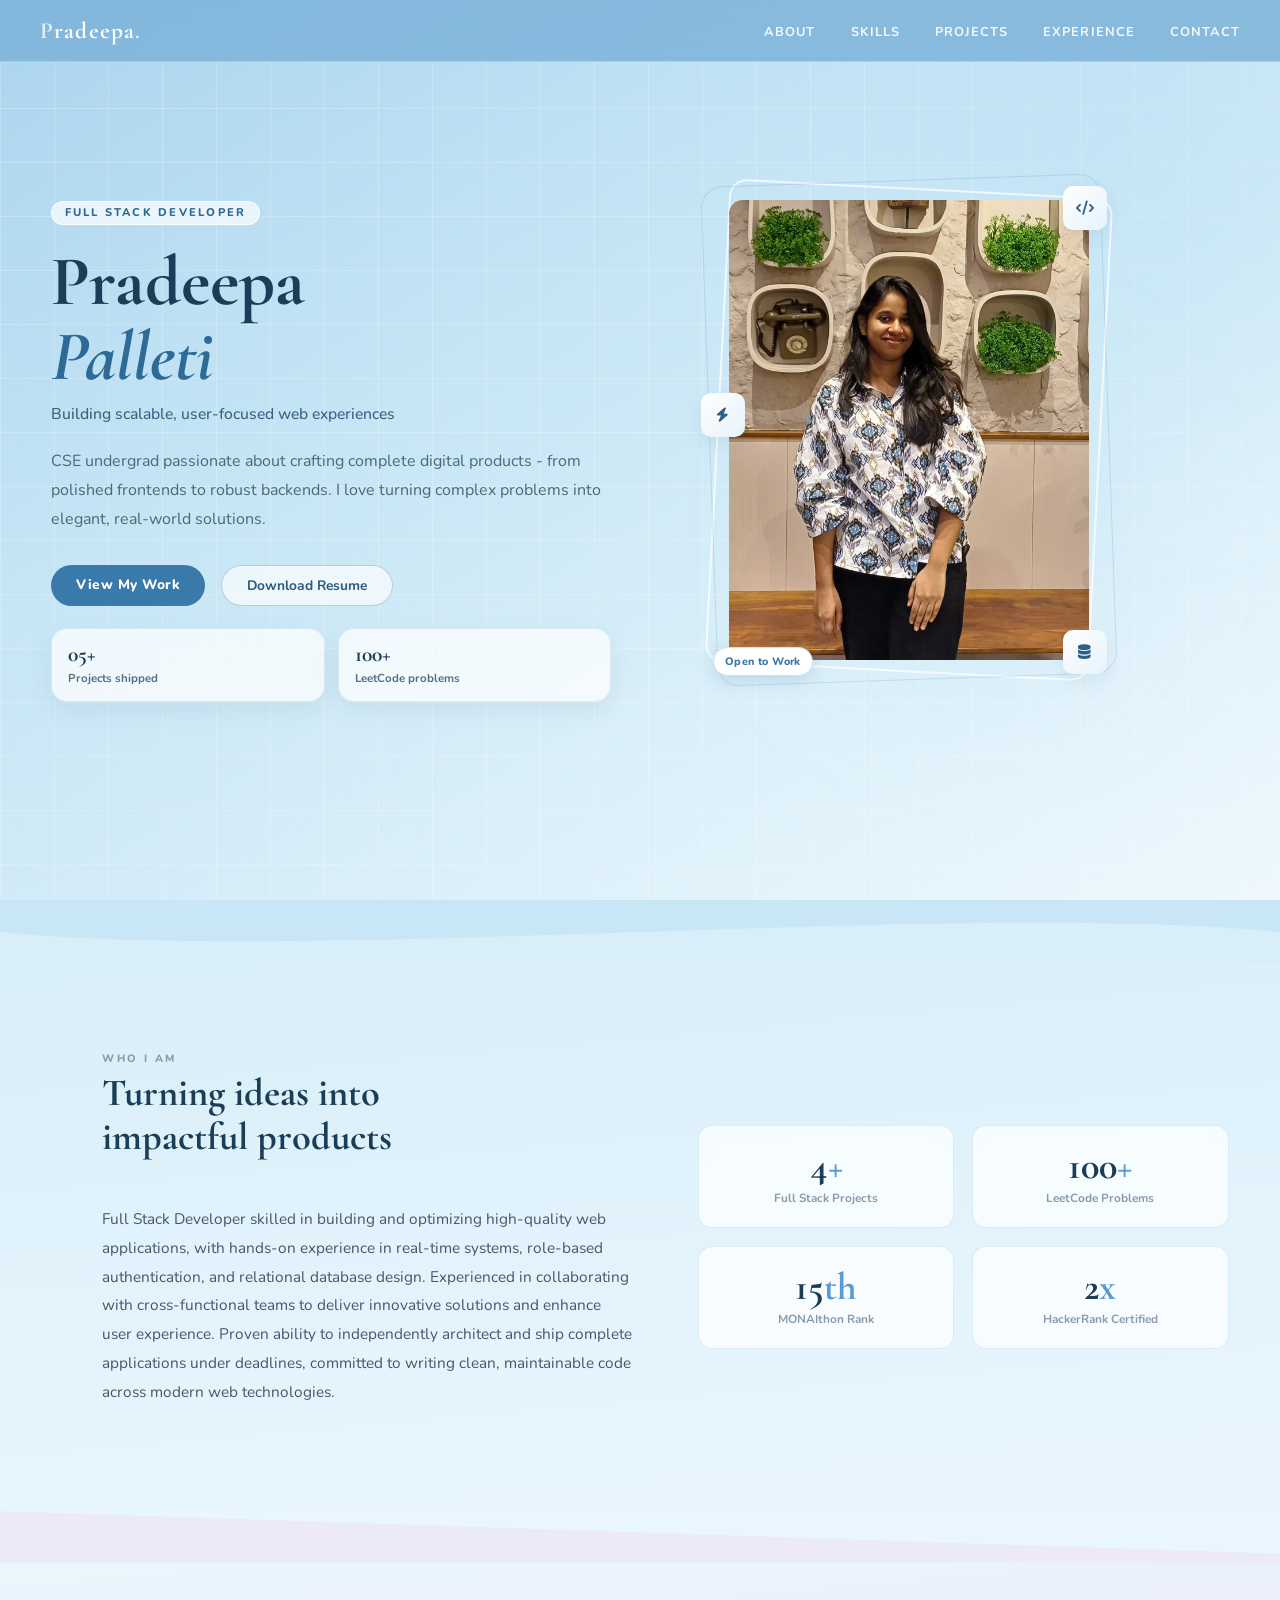
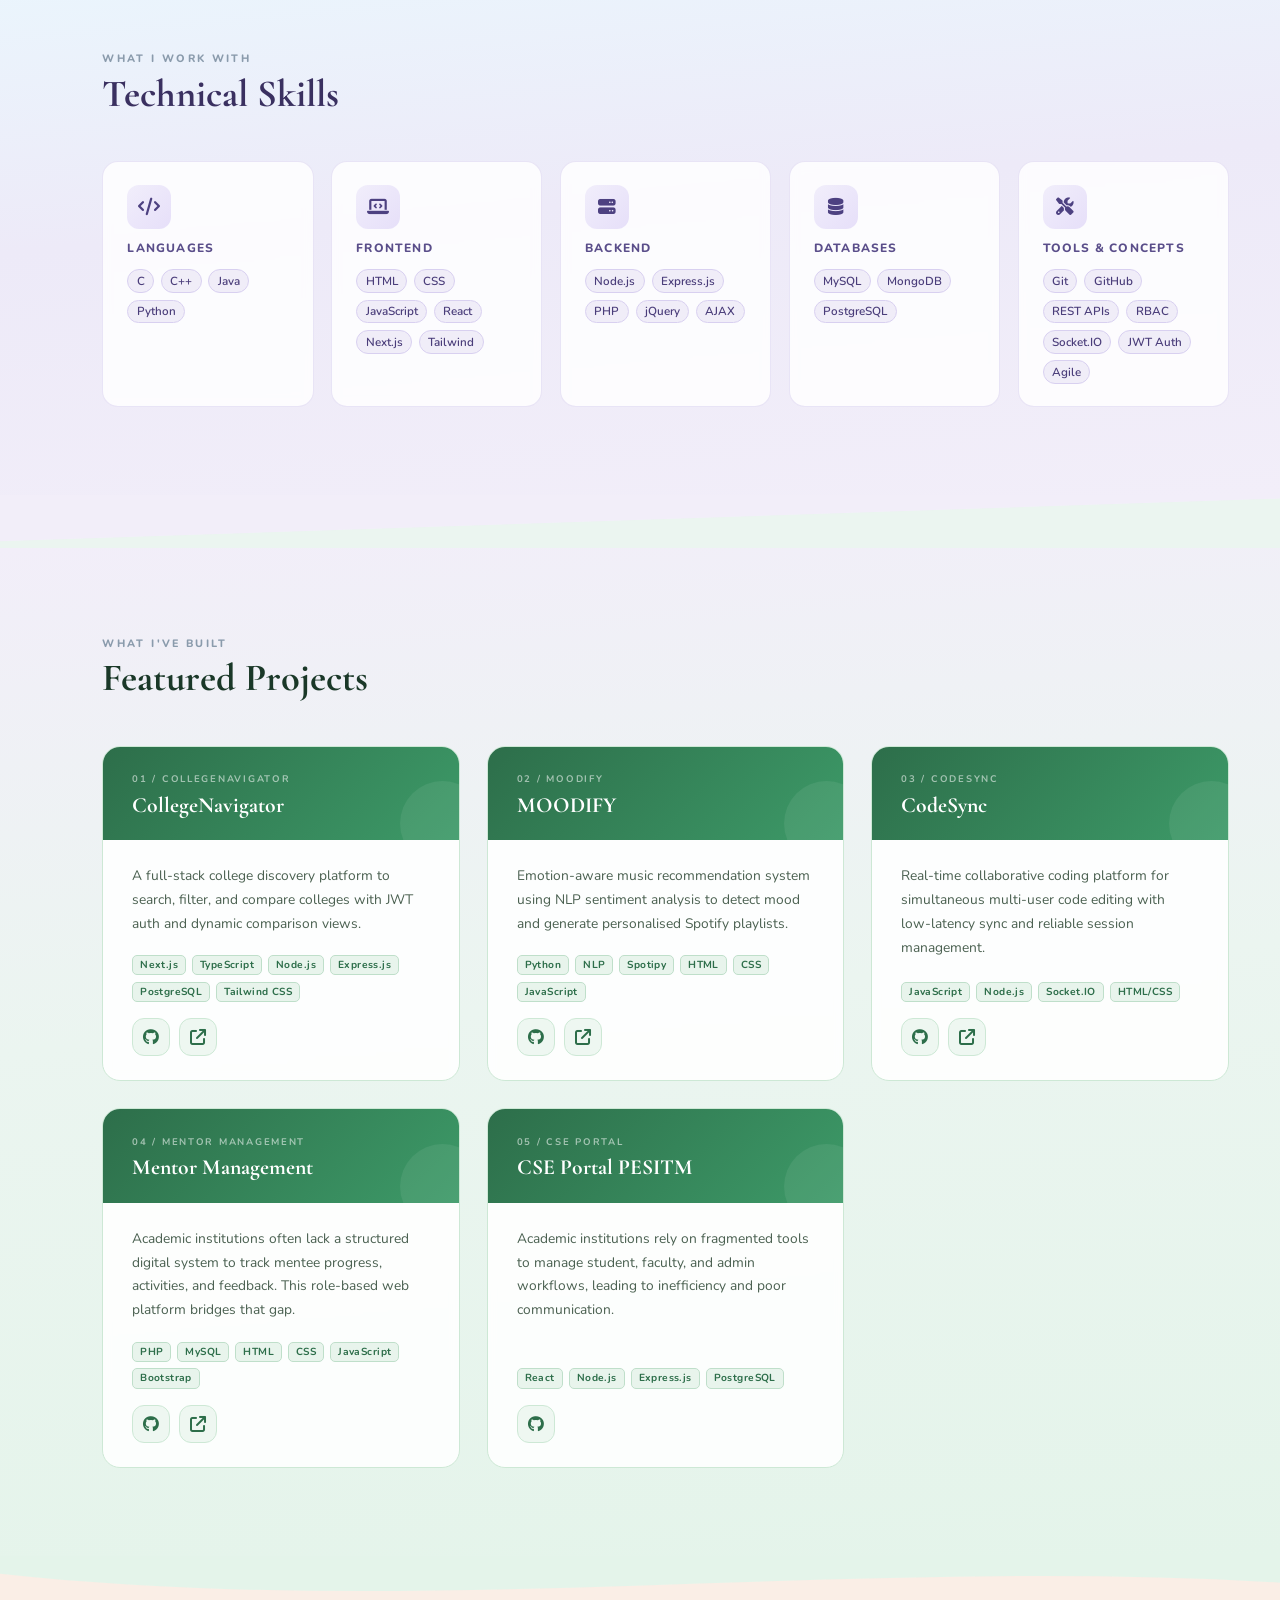
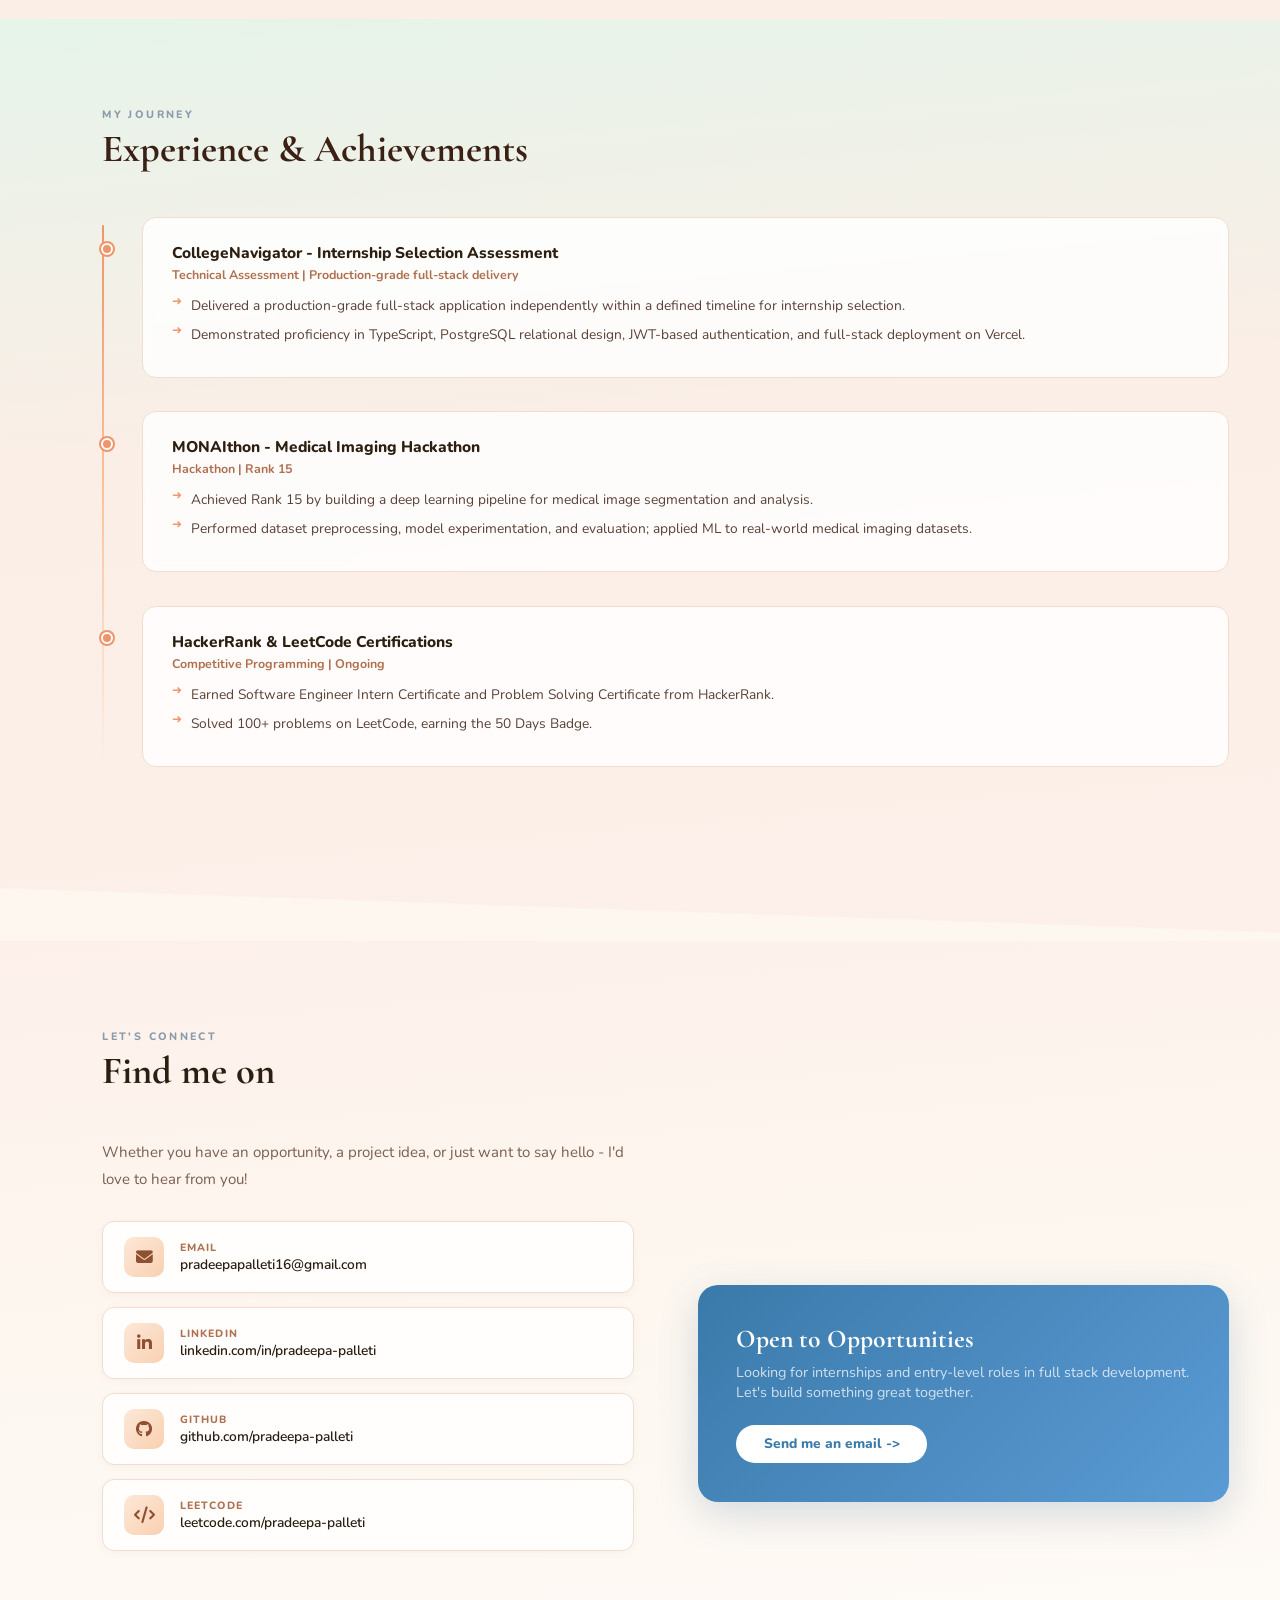
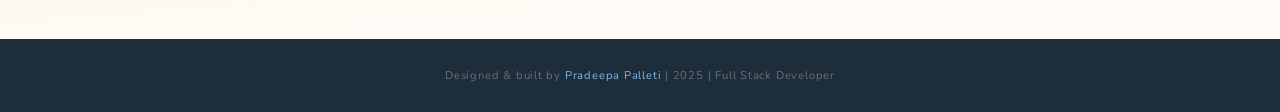
==== commit 1fa431c6: "links updated" ====
--- a/pradeepa-portfolio (1).html
+++ b/pradeepa-portfolio (1).html
@@ -340,14 +340,14 @@
               <div class="link-value">linkedin.com/in/pradeepa-palleti</div>
             </div>
           </a>
-          <a href="https://github.com/pradeepa-palleti" target="_blank" class="contact-link">
+          <a href="https://github.com/pradeepapalleti" target="_blank" class="contact-link">
             <div class="link-icon"><i class="fa-brands fa-github"></i></div>
             <div class="link-info">
               <div class="link-label">GitHub</div>
               <div class="link-value">github.com/pradeepa-palleti</div>
             </div>
           </a>
-          <a href="https://leetcode.com/pradeepa-palleti" target="_blank" class="contact-link">
+          <a href="https://leetcode.com/u/pradee16/" target="_blank" class="contact-link">
             <div class="link-icon"><i class="fa-solid fa-code"></i></div>
             <div class="link-info">
               <div class="link-label">LeetCode</div>
--- a/style.css
+++ b/style.css
@@ -6,6 +6,10 @@
     --cursor-x: 50vw;
     --cursor-y: 20vh;
     --cursor-active: 0;
+  --spotlight-tint: 91,155,213; /* RGB */
+    --spotlight-alpha: 0.18;
+    --dim-alpha: 0.12;
+    --vignette-color: 8,24,48; /* navy tint RGB */
   }
 
   *, *::before, *::after { box-sizing: border-box; margin: 0; padding: 0; }
@@ -81,6 +85,21 @@
     letter-spacing: 0.05em;
   }
   .nav-logo span { color: #d8f0ff; }
+  .nav-toggle {
+    display: none;
+    align-items: center;
+    justify-content: center;
+    width: 42px;
+    height: 42px;
+    border: 1px solid rgba(255,255,255,0.35);
+    border-radius: 12px;
+    background: rgba(255,255,255,0.12);
+    color: #fff;
+    font-size: 1.05rem;
+    cursor: pointer;
+    transition: background 0.2s ease, transform 0.2s ease;
+  }
+  .nav-toggle:hover { background: rgba(255,255,255,0.2); transform: translateY(-1px); }
   .nav-links { display: flex; gap: 2.2rem; list-style: none; }
   .nav-links a {
     color: rgba(255,255,255,0.9);
@@ -657,17 +676,74 @@
 
   /* â”€â”€ RESPONSIVE â”€â”€ */
   @media (max-width: 768px) {
-    .hero-content { grid-template-columns: 1fr; text-align: center; gap: 2.5rem; }
-    .hero-text { order: 2; }
+    nav {
+      padding: 0 1rem;
+    }
+    .nav-toggle {
+      display: inline-flex;
+    }
+    .nav-links {
+      position: absolute;
+      top: 72px;
+      right: 1rem;
+      left: auto;
+      width: min(260px, calc(100vw - 2rem));
+      flex-direction: column;
+      align-items: stretch;
+      gap: 0;
+      padding: 0.75rem 1rem 1rem;
+      background: rgba(120,175,215,0.95);
+      border-bottom: 1px solid rgba(255,255,255,0.28);
+      border-radius: 18px;
+      box-shadow: 0 12px 28px rgba(31, 74, 104, 0.18);
+      max-height: 0;
+      opacity: 0;
+      overflow: hidden;
+      pointer-events: none;
+      transform: translateY(-8px);
+      transition: max-height 0.3s ease, opacity 0.25s ease, transform 0.25s ease;
+    }
+    nav.nav-open .nav-links {
+      max-height: 320px;
+      opacity: 1;
+      pointer-events: auto;
+      transform: translateY(0);
+    }
+    .nav-links li {
+      width: 100%;
+    }
+    .nav-links a {
+      display: block;
+      width: 100%;
+      padding: 0.8rem 0.2rem;
+      font-size: 0.88rem;
+    }
+    .nav-links a::after {
+      bottom: 0;
+    }
+    .hero-content {
+      grid-template-columns: 1fr;
+      text-align: center;
+      gap: 2.5rem;
+      align-items: center;
+      justify-items: center;
+      padding: 1.5rem 1rem;
+    }
+    .hero-text { order: 2; text-align: center; }
     .hero-photo-wrap { order: 1; }
-    .photo-frame { width: 260px; height: 330px; }
-    .hero-desc { margin: 0 auto 2rem; }
+    .photo-frame { width: 220px; height: 280px; }
+    .hero-desc { margin: 0 auto 1.6rem; max-width: 100%; }
     .hero-btns { justify-content: center; }
-    .hero-highlights { grid-template-columns: 1fr; margin-left: auto; margin-right: auto; }
+    .hero-highlights { grid-template-columns: 1fr; margin-left: auto; margin-right: auto; justify-items: center; }
     .about-grid, .contact-wrap { grid-template-columns: 1fr; }
-    .nav-links { gap: 1rem; }
     .contact-right { margin-top: 0; }
     .projects-grid { grid-template-columns: 1fr; }
+
+    /* hide heavy decorative elements on small screens for clarity */
+    .hero-blob, .hero-grid { display: none; }
+
+    /* disable global dim + spotlight on mobile to preserve readability */
+    body::before, body::after { display: none !important; }
   }
 
   @media (min-width: 769px) and (max-width: 1150px) {
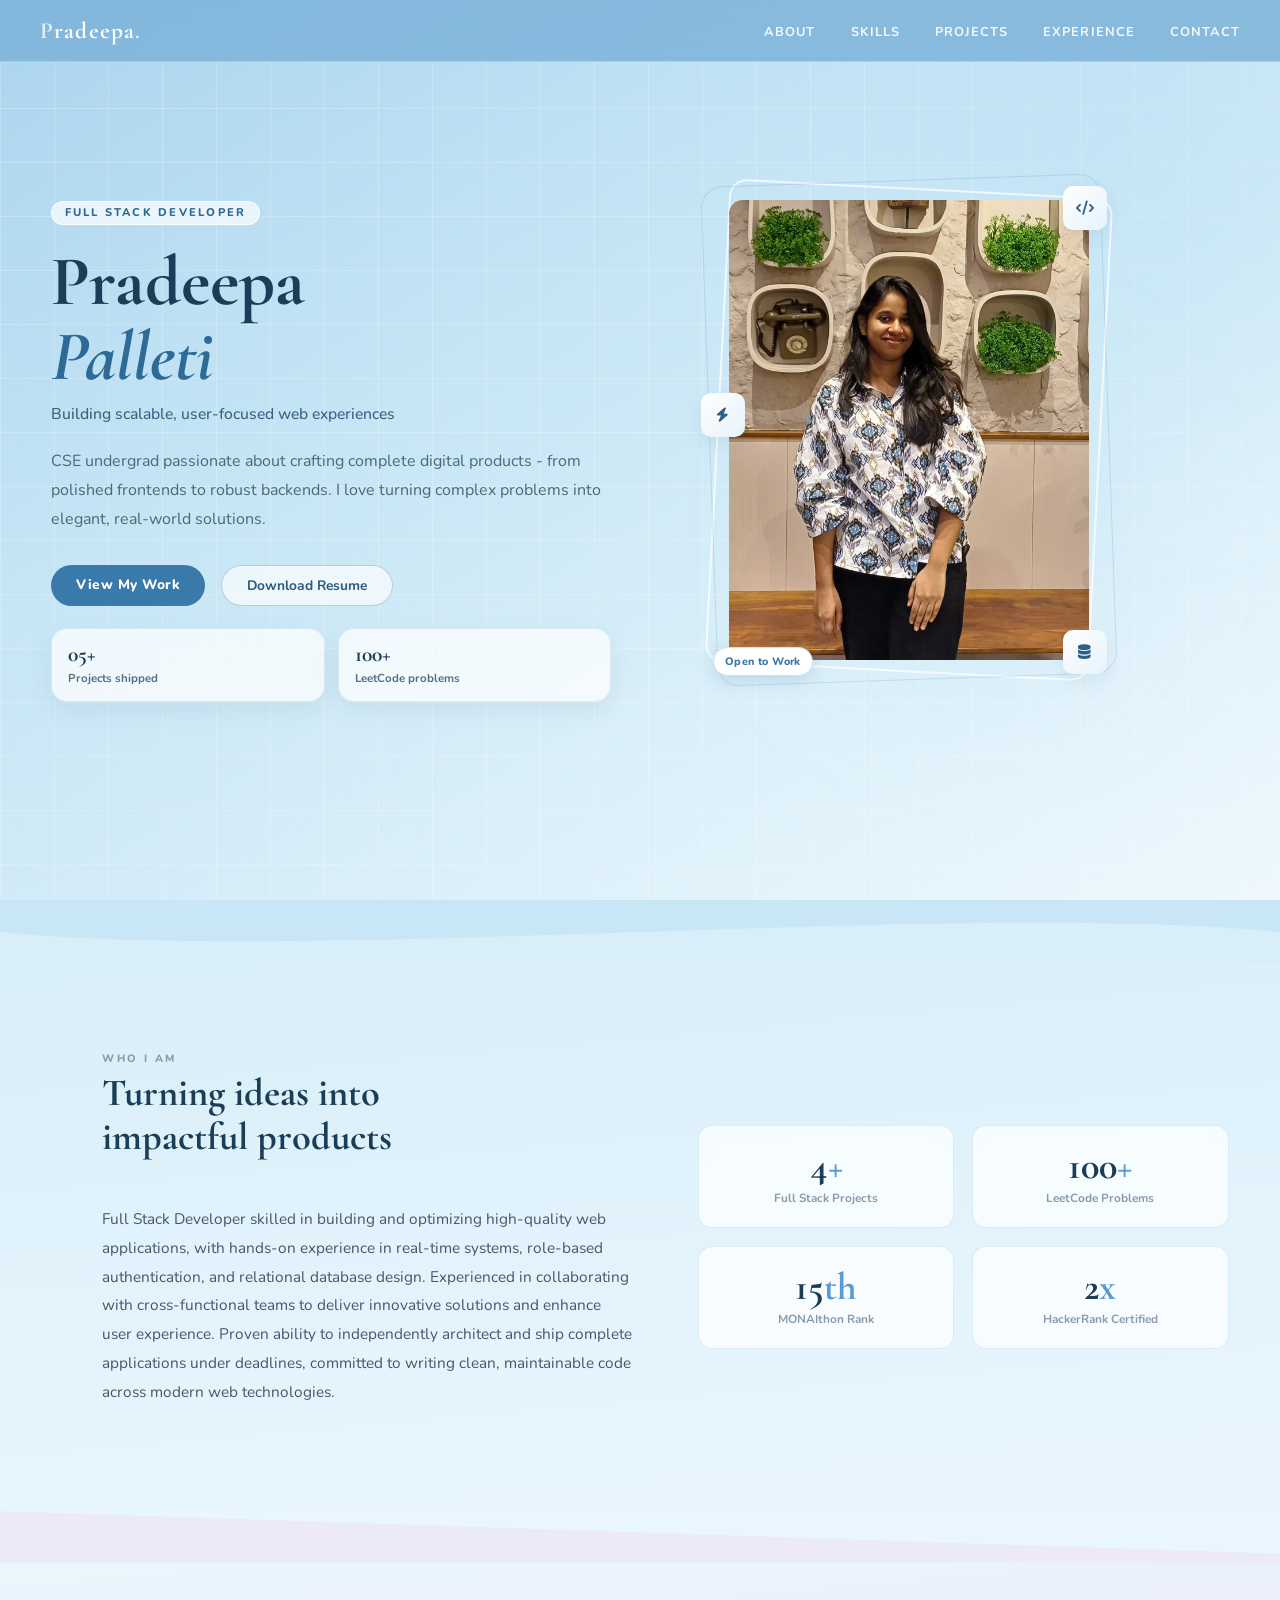
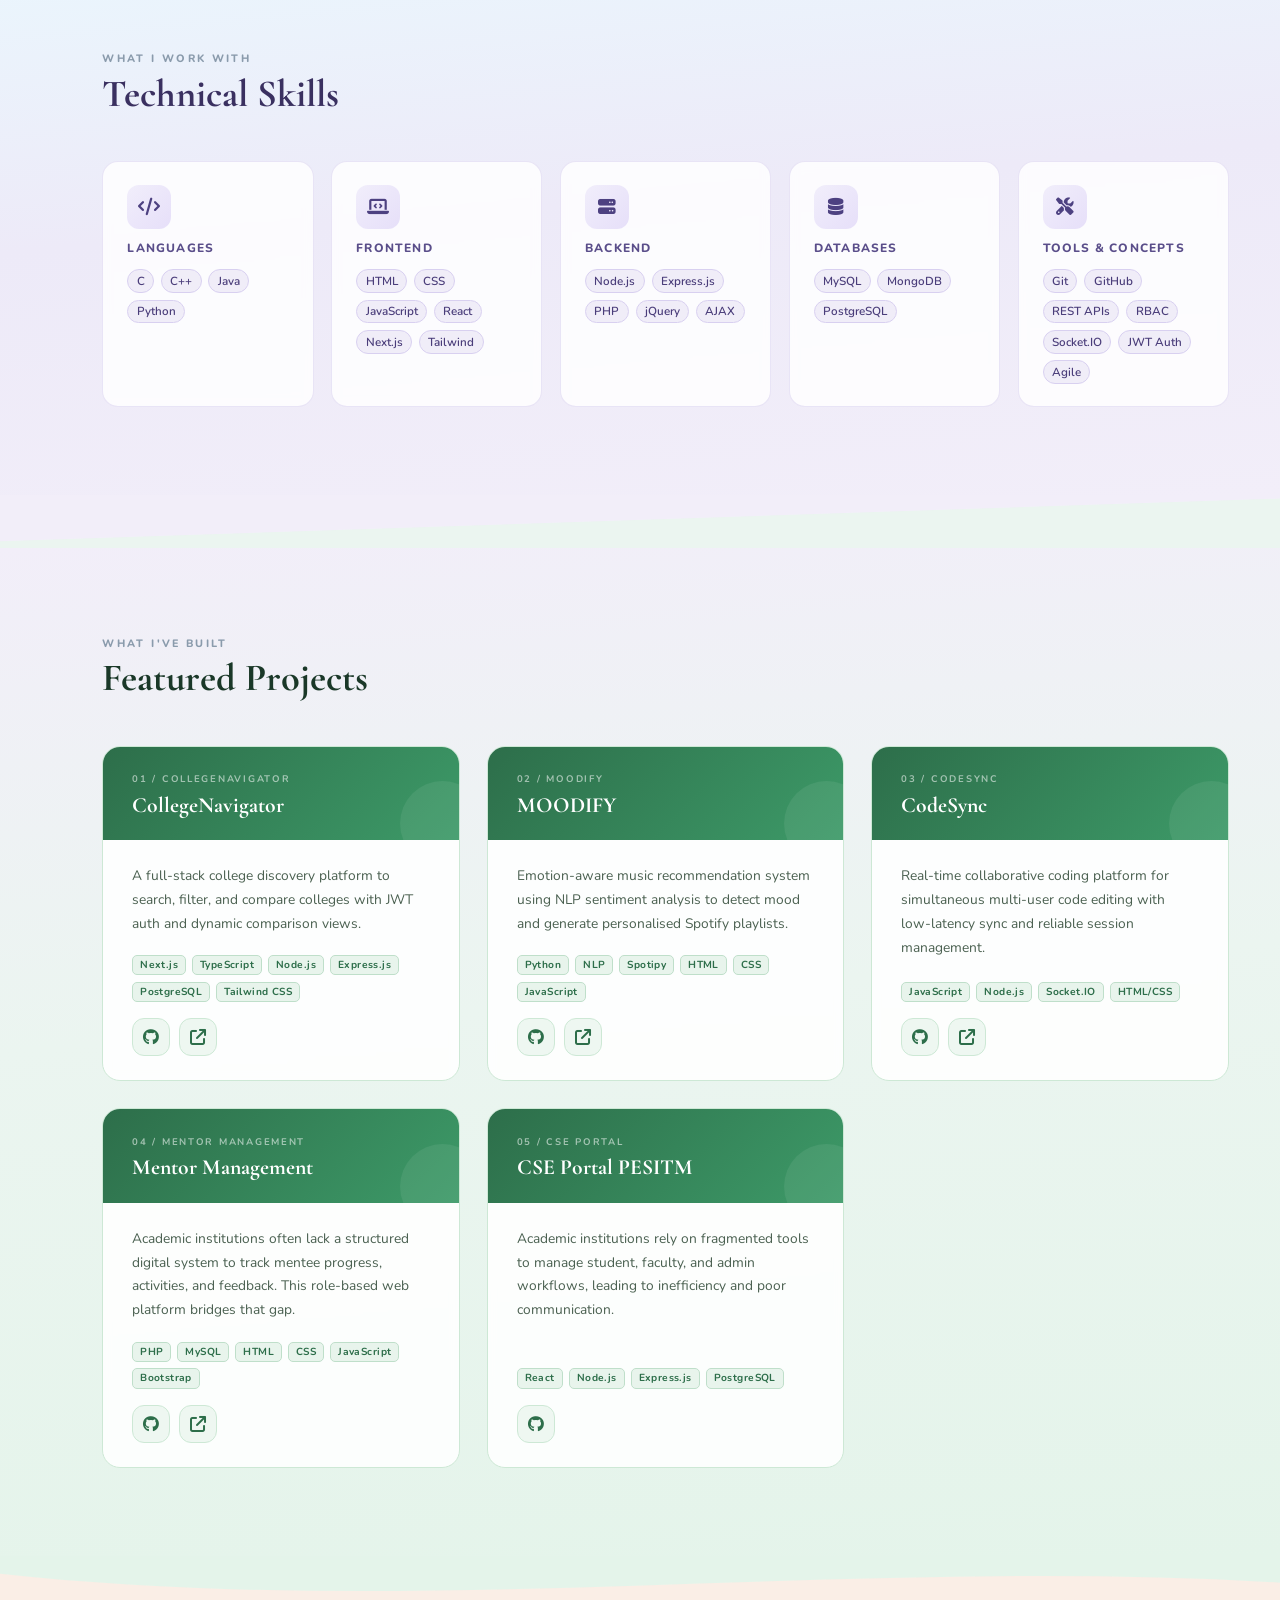
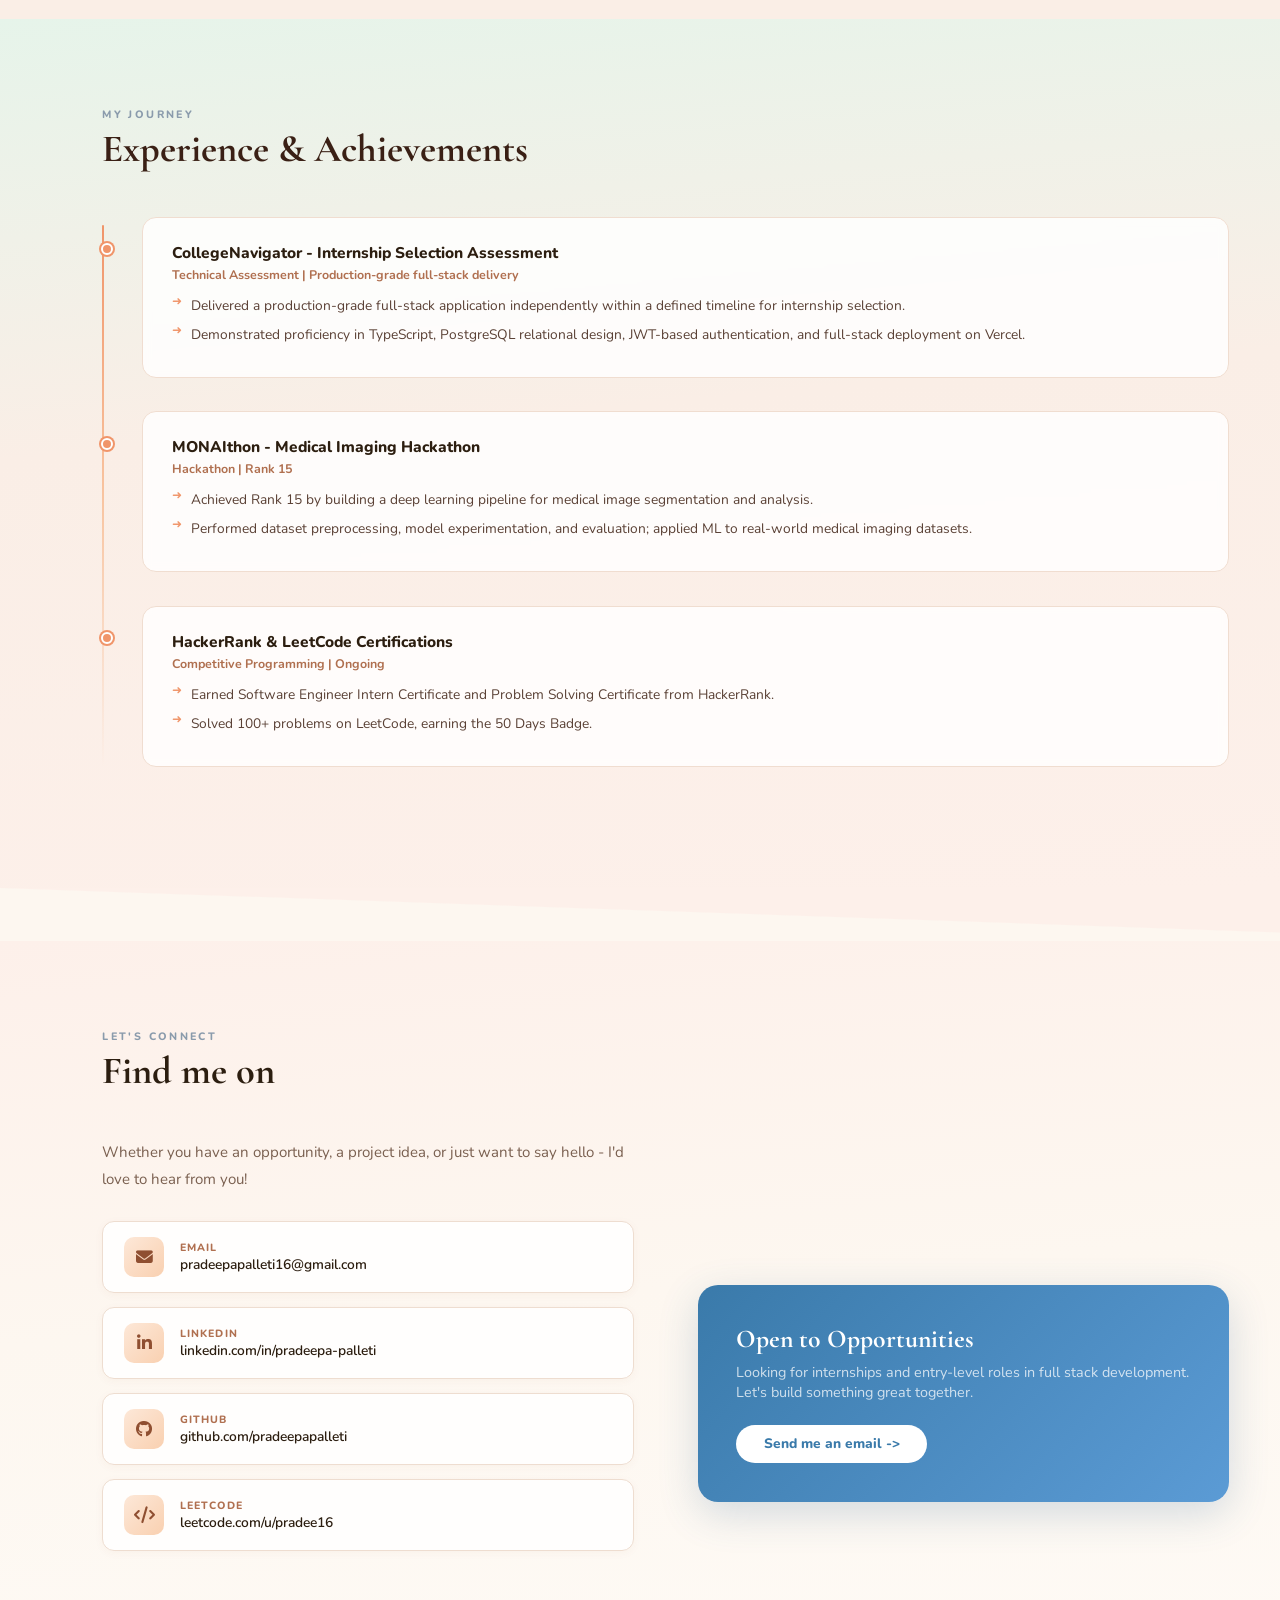
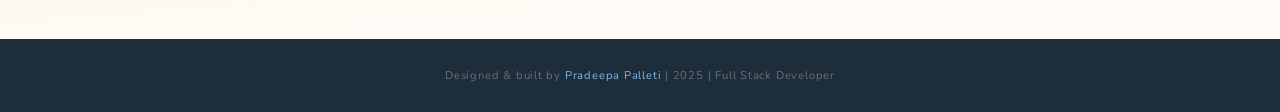
==== commit ff77fc81: "links updated" ====
--- a/pradeepa-portfolio (1).html
+++ b/pradeepa-portfolio (1).html
@@ -344,14 +344,14 @@
             <div class="link-icon"><i class="fa-brands fa-github"></i></div>
             <div class="link-info">
               <div class="link-label">GitHub</div>
-              <div class="link-value">github.com/pradeepa-palleti</div>
+              <div class="link-value">github.com/pradeepapalleti</div>
             </div>
           </a>
           <a href="https://leetcode.com/u/pradee16/" target="_blank" class="contact-link">
             <div class="link-icon"><i class="fa-solid fa-code"></i></div>
             <div class="link-info">
               <div class="link-label">LeetCode</div>
-              <div class="link-value">leetcode.com/pradeepa-palleti</div>
+              <div class="link-value">leetcode.com/u/pradee16</div>
             </div>
           </a>
           <!-- phone removed per request -->
